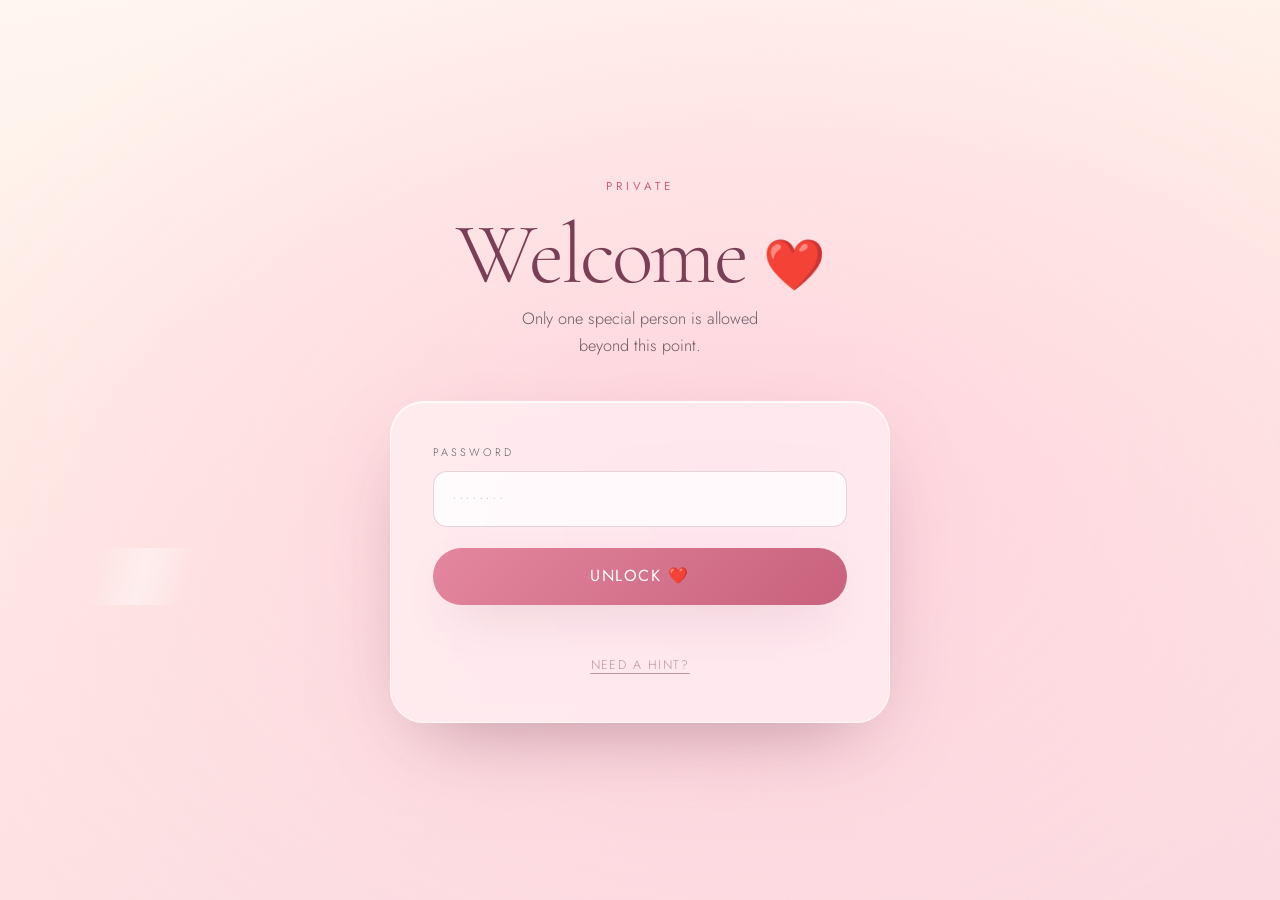
==== preview-single-file.html @ d95b6236 "Initial upload" ====
<!DOCTYPE html>
<html lang="en">
<head>
<meta charset="UTF-8" />
<meta name="viewport" content="width=device-width, initial-scale=1, viewport-fit=cover" />

<!-- ============================================================
     CHANGE THIS: the browser tab title she'll see.
     ============================================================ -->
<title>For You ❤️</title>
<meta name="description" content="A little something made for one person only." />
<link rel="icon" href="[data-uri]" type="image/svg+xml" />

<!-- ============================================================
     FONTS
     These three faces are what make the site feel premium.
     They load from Google Fonts. If you want a 100% offline site
     with zero external requests, just DELETE the three <link> tags
     below — the CSS already falls back to elegant system fonts.
     ============================================================ -->
<link rel="preconnect" href="https://fonts.googleapis.com" />
<link rel="preconnect" href="https://fonts.gstatic.com" crossorigin />
<link href="https://fonts.googleapis.com/css2?family=Caveat:wght@500;600&family=Cormorant+Garamond:ital,wght@0,300;0,400;0,500;0,600;1,300;1,400&family=Jost:wght@200;300;400;500&display=swap" rel="stylesheet" />

<style>
/* ==========================================================================
   FOR YOU ❤️  — stylesheet
   --------------------------------------------------------------------------
   The page is built as a journey that runs from dawn → dusk → night →
   sunrise → golden hour. Each section's gradient starts on the exact colour
   the previous one ended on, so the seams are invisible while you scroll.

   Contents
     01  Tokens
     02  Reset & base
     03  Type primitives
     04  Buttons, cards, fields
     05  Atmosphere (canvas, ambient, veil, celebration wash)
     06  Act I   — Gate
     07  Act II  — Hello
     08  Act III — Dusk & counter
     09  Act IV  — Memory sky
     10  Act V   — Story timeline
     11  Cats & envelopes
     12  Act VI  — Quiz
     13  Act VII — Proposal & rings
     14  Act VIII— After / future
     15  Overlays (modal, HUD, toast, loader, music)
     16  Reveal-on-scroll utility
     17  Responsive
     18  Reduced motion
   ========================================================================== */


/* ==========================================================================
   01  TOKENS
   ========================================================================== */
:root {
  /* Palette --------------------------------------------------------------- */
  --cream:      #FFF6EF;   /* warm paper                                     */
  --cream-deep: #FDEFE0;
  --blush:      #FBDCE2;   /* soft pink                                      */
  --blush-deep: #F6D2DF;
  --rose:       #E4879E;   /* accent pink                                    */
  --rose-deep:  #C8617C;
  --wine:       #7A3F55;   /* headings on light                              */
  --ink:        #3A2A33;   /* body text on light                             */
  --ink-soft:   #6E5A63;
  --gold:       #C9973F;
  --gold-lt:    #F1D9A0;
  --gold-deep:  #A2742A;
  --night:      #140E20;   /* deepest sky                                    */
  --night-mid:  #2E1F3A;
  --dusk:       #8C6084;
  --star:       #FFF3D6;
  --paper:      #FFFCF8;

  /* Type ------------------------------------------------------------------ */
  --font-display: "Cormorant Garamond", "Iowan Old Style", "Palatino Linotype",
                  Palatino, "Book Antiqua", Georgia, serif;
  --font-body:    "Jost", "Avenir Next", "Segoe UI", -apple-system,
                  BlinkMacSystemFont, "Helvetica Neue", Arial, sans-serif;
  --font-hand:    "Caveat", "Segoe Script", "Bradley Hand", "Brush Script MT", cursive;

  /* Rhythm ---------------------------------------------------------------- */
  --r-sm: 14px;
  --r-md: 22px;
  --r-lg: 34px;
  --r-pill: 999px;

  --shadow-soft: 0 18px 50px -22px rgba(122, 63, 85, .40);
  --shadow-lift: 0 30px 70px -28px rgba(122, 63, 85, .52);
  --shadow-glow: 0 0 60px -10px rgba(228, 135, 158, .55);

  --ease-out: cubic-bezier(.16, 1, .3, 1);
  --ease-soft: cubic-bezier(.4, 0, .2, 1);
  --ease-back: cubic-bezier(.34, 1.56, .64, 1);
}


/* ==========================================================================
   02  RESET & BASE
   ========================================================================== */
*, *::before, *::after { box-sizing: border-box; }

[hidden] { display: none !important; }

html {
  scroll-behavior: smooth;
  -webkit-text-size-adjust: 100%;
}

body {
  margin: 0;
  font-family: var(--font-body);
  font-weight: 300;
  color: var(--ink);
  background: var(--cream);
  line-height: 1.65;
  overflow-x: hidden;
  -webkit-font-smoothing: antialiased;
  -moz-osx-font-smoothing: grayscale;
}

/* No scrolling until she's through the door */
body.is-locked { overflow: hidden; height: 100%; }

img { max-width: 100%; display: block; }
button { font: inherit; color: inherit; }

::selection { background: var(--rose); color: #fff; }

:focus-visible {
  outline: 2px solid var(--rose-deep);
  outline-offset: 3px;
  border-radius: 6px;
}
.sky :focus-visible,
.dusk :focus-visible { outline-color: var(--gold-lt); }

.visually-hidden {
  position: absolute; width: 1px; height: 1px;
  margin: -1px; padding: 0; overflow: hidden;
  clip: rect(0 0 0 0); white-space: nowrap; border: 0;
}

/* Layout helpers */
.wrap {
  width: min(1120px, 90vw);
  margin-inline: auto;
}
.wrap--narrow { width: min(760px, 90vw); }


/* ==========================================================================
   03  TYPE PRIMITIVES
   ========================================================================== */
.eyebrow {
  font-family: var(--font-body);
  font-size: clamp(.62rem, .5rem + .3vw, .72rem);
  font-weight: 400;
  letter-spacing: .34em;
  text-transform: uppercase;
  color: var(--rose-deep);
  margin: 0 0 1rem;
}
.eyebrow--light { color: var(--gold-lt); opacity: .85; }

.h2 {
  font-family: var(--font-display);
  font-weight: 300;
  font-size: clamp(2rem, 1.2rem + 3.2vw, 3.6rem);
  line-height: 1.08;
  letter-spacing: -.015em;
  color: var(--wine);
  margin: 0 0 1.1rem;
}
.h2--light { color: var(--star); }

.h3 {
  font-family: var(--font-display);
  font-weight: 400;
  font-size: clamp(1.5rem, 1.1rem + 1.4vw, 2.2rem);
  line-height: 1.2;
  color: var(--wine);
  margin: 0 0 1.6rem;
}

.lede {
  font-size: clamp(1rem, .95rem + .25vw, 1.12rem);
  color: var(--ink-soft);
  margin: 0 0 2.5rem;
  max-width: 46ch;
}
.lede--light { color: rgba(255, 243, 214, .74); }

/* The ❤️ that quietly beats. Sized down inside headings so the emoji
   never shouts over the serif. */
h1 .heartbeat, h2 .heartbeat { font-size: .58em; }
.heartbeat {
  display: inline-block;
  animation: beat 1.9s var(--ease-soft) infinite;
  transform-origin: center 60%;
}
@keyframes beat {
  0%, 62%, 100% { transform: scale(1); }
  16%           { transform: scale(1.16); }
  32%           { transform: scale(1.02); }
  46%           { transform: scale(1.11); }
}


/* ==========================================================================
   04  BUTTONS, CARDS, FIELDS
   ========================================================================== */
.btn {
  --btn-bg: var(--rose);
  position: relative;
  display: inline-flex;
  align-items: center;
  justify-content: center;
  gap: .5em;
  padding: .95em 2.3em;
  border: 0;
  border-radius: var(--r-pill);
  font-family: var(--font-body);
  font-size: clamp(.9rem, .85rem + .2vw, 1rem);
  font-weight: 400;
  letter-spacing: .1em;
  text-transform: uppercase;
  cursor: pointer;
  isolation: isolate;
  transition: transform .45s var(--ease-back), box-shadow .45s var(--ease-out),
              background-color .35s var(--ease-soft), color .35s var(--ease-soft),
              opacity .35s var(--ease-soft);
}
.btn:hover  { transform: translateY(-3px); }
.btn:active { transform: translateY(-1px) scale(.985); }

.btn--primary {
  background: linear-gradient(135deg, var(--rose) 0%, var(--rose-deep) 100%);
  color: #fff;
  box-shadow: var(--shadow-soft);
  width: 100%;
}
.btn--primary:hover { box-shadow: var(--shadow-lift); }

/* Slow shine sweep across the primary button */
.btn--primary::after {
  content: "";
  position: absolute; inset: 0;
  border-radius: inherit;
  background: linear-gradient(105deg, transparent 38%,
              rgba(255, 255, 255, .42) 50%, transparent 62%);
  transform: translateX(-120%);
  animation: shine 4.5s var(--ease-soft) infinite;
  z-index: -1;
}
@keyframes shine { 0%, 62% { transform: translateX(-120%); } 100% { transform: translateX(120%); } }

.btn--ghost {
  background: rgba(255, 255, 255, .5);
  color: var(--wine);
  border: 1px solid rgba(122, 63, 85, .22);
  backdrop-filter: blur(14px);
  -webkit-backdrop-filter: blur(14px);
  box-shadow: 0 10px 34px -18px rgba(122, 63, 85, .5);
}
.btn--ghost:hover { background: rgba(255, 255, 255, .78); }

.btn__arrow {
  width: 1em; height: 1em;
  fill: none; stroke: currentColor; stroke-width: 1.7;
  stroke-linecap: round; stroke-linejoin: round;
  animation: nudge 2.2s var(--ease-soft) infinite;
}
@keyframes nudge { 0%, 100% { transform: translateY(0); } 50% { transform: translateY(3px); } }

/* Cards ------------------------------------------------------------------- */
.card {
  border-radius: var(--r-lg);
  padding: clamp(1.6rem, 1rem + 2vw, 2.6rem);
  background: var(--paper);
  box-shadow: var(--shadow-soft);
}
.card--glass {
  background: rgba(255, 255, 255, .46);
  border: 1px solid rgba(255, 255, 255, .68);
  backdrop-filter: blur(26px) saturate(1.4);
  -webkit-backdrop-filter: blur(26px) saturate(1.4);
  box-shadow: 0 30px 80px -34px rgba(122, 63, 85, .55),
              inset 0 1px 0 rgba(255, 255, 255, .8);
}

/* Fields ------------------------------------------------------------------ */
.field { display: block; text-align: left; margin-bottom: 1.3rem; }
.field__label {
  display: block;
  font-size: .68rem;
  letter-spacing: .28em;
  text-transform: uppercase;
  color: var(--ink-soft);
  margin-bottom: .55rem;
}
.field__input {
  width: 100%;
  padding: .9em 1.1em;
  font-family: var(--font-body);
  font-size: 1.05rem;
  font-weight: 300;
  letter-spacing: .18em;
  color: var(--wine);
  background: rgba(255, 255, 255, .74);
  border: 1px solid rgba(122, 63, 85, .2);
  border-radius: var(--r-sm);
  transition: border-color .3s, box-shadow .3s, background-color .3s;
}
.field__input::placeholder { color: rgba(122, 63, 85, .34); letter-spacing: .1em; }
.field__input:focus {
  outline: none;
  background: #fff;
  border-color: var(--rose);
  box-shadow: 0 0 0 4px rgba(228, 135, 158, .2);
}


/* ==========================================================================
   05  ATMOSPHERE
   ========================================================================== */

/* Particle canvas: confetti, petals, hearts, fireworks. Never clickable. */
#fx {
  position: fixed; inset: 0;
  width: 100%; height: 100%;
  z-index: 60;
  pointer-events: none;
}

/* Ambient DOM floaters (hearts, sparkles, music notes) */
.ambient {
  position: fixed; inset: 0;
  z-index: 2;
  pointer-events: none;
  overflow: hidden;
}
.floaty {
  position: absolute;
  bottom: -8vh;
  font-size: var(--size, 18px);
  opacity: 0;
  will-change: transform, opacity;
  animation: rise var(--dur, 16s) linear var(--delay, 0s) infinite;
}
.floaty--dot {
  width: var(--size, 5px); height: var(--size, 5px);
  border-radius: 50%;
  background: radial-gradient(circle, #fff 0%, rgba(255, 232, 200, .85) 45%, transparent 70%);
}
@keyframes rise {
  0%   { transform: translate3d(0, 0, 0) rotate(0deg) scale(.7); opacity: 0; }
  12%  { opacity: var(--peak, .8); }
  50%  { transform: translate3d(var(--drift, 40px), -55vh, 0) rotate(160deg) scale(1); }
  88%  { opacity: var(--peak, .8); }
  100% { transform: translate3d(calc(var(--drift, 40px) * -.6), -118vh, 0) rotate(320deg) scale(.85); opacity: 0; }
}

/* White wash used for the transition out of the lock screen */
.veil {
  position: fixed; inset: 0;
  z-index: 90;
  background: var(--cream);
  opacity: 0;
  pointer-events: none;
  transition: opacity .9s var(--ease-soft);
}
.veil.is-on { opacity: 1; }

/* Magical wash that appears once she says yes */
body::before {
  content: "";
  position: fixed; inset: 0;
  z-index: 3;
  pointer-events: none;
  opacity: 0;
  mix-blend-mode: screen;
  background:
    radial-gradient(60% 50% at 18% 22%, rgba(255, 196, 214, .70), transparent 65%),
    radial-gradient(55% 45% at 82% 30%, rgba(255, 226, 168, .66), transparent 65%),
    radial-gradient(70% 55% at 50% 95%, rgba(255, 182, 205, .60), transparent 68%);
  background-size: 200% 200%;
  transition: opacity 2.4s var(--ease-soft);
}
body.celebrating::before {
  opacity: .85;
  animation: auraDrift 16s ease-in-out infinite alternate;
}
@keyframes auraDrift {
  0%   { background-position: 0% 50%, 100% 50%, 50% 100%; }
  100% { background-position: 40% 20%, 60% 80%, 20% 60%; }
}


/* ==========================================================================
   06  ACT I — GATE
   ========================================================================== */
.gate {
  position: relative;
  z-index: 4;
  min-height: 100svh;
  display: grid;
  place-items: center;
  padding: 8vh 5vw;
  text-align: center;
  overflow: hidden;
  background: linear-gradient(170deg, var(--cream) 0%, #FFEDE6 42%, var(--blush) 100%);
  transition: opacity .9s var(--ease-soft), transform .9s var(--ease-soft);
}
/* Slow-breathing colour field behind the card */
.gate__glow {
  position: absolute; inset: -30%;
  z-index: 0;
  background:
    radial-gradient(38% 38% at 30% 30%, rgba(255, 210, 222, .95), transparent 62%),
    radial-gradient(34% 34% at 72% 40%, rgba(255, 232, 196, .85), transparent 62%),
    radial-gradient(40% 40% at 50% 80%, rgba(246, 202, 224, .9), transparent 64%);
  filter: blur(18px);
  animation: auraDrift 22s ease-in-out infinite alternate;
  background-size: 180% 180%;
}
.gate.is-leaving { opacity: 0; transform: scale(1.06); }

.gate__inner { position: relative; z-index: 1; width: min(500px, 100%); }

.gate__title {
  font-family: var(--font-display);
  font-weight: 300;
  font-size: clamp(3rem, 2rem + 6vw, 5.4rem);
  line-height: 1;
  letter-spacing: -.03em;
  color: var(--wine);
  margin: 0 0 .5rem;
}
.gate__sub {
  font-size: clamp(.92rem, .88rem + .2vw, 1.02rem);
  color: var(--ink-soft);
  margin: 0 auto 2.6rem;
  max-width: 30ch;
}

.gate__card { text-align: center; }
.gate__card.is-wrong { animation: shake .55s var(--ease-soft); }
@keyframes shake {
  0%, 100%       { transform: translateX(0); }
  15%, 45%, 75%  { transform: translateX(-11px); }
  30%, 60%, 90%  { transform: translateX(11px); }
}

.gate__msg {
  min-height: 1.5em;
  margin: 1rem 0 0;
  font-size: .9rem;
  color: var(--rose-deep);
  opacity: 0;
  transform: translateY(-4px);
  transition: opacity .3s, transform .3s;
}
.gate__msg.is-on { opacity: 1; transform: none; }

.gate__hint {
  margin-top: .5rem;
  padding: .4em .2em;
  background: none;
  border: 0;
  font-size: .78rem;
  letter-spacing: .12em;
  text-transform: uppercase;
  color: rgba(122, 63, 85, .5);
  text-decoration: underline;
  text-underline-offset: 4px;
  cursor: pointer;
  transition: color .3s;
}
.gate__hint:hover { color: var(--rose-deep); }


/* ==========================================================================
   07  ACT II — HELLO
   ========================================================================== */
.journey { position: relative; z-index: 4; }

.hello {
  position: relative;
  min-height: 100svh;
  display: grid;
  place-items: center;
  text-align: center;
  padding: 12vh 5vw;
  background: linear-gradient(180deg, var(--blush) 0%, #F9D8E0 55%, var(--blush-deep) 100%);
}
.hello__inner { width: min(700px, 100%); }

/* Each line fades up in sequence once the journey opens */
.hello__line {
  opacity: 0;
  transform: translateY(26px);
  transition: opacity 1.1s var(--ease-out), transform 1.1s var(--ease-out);
  transition-delay: calc(var(--seq, 1) * .55s);
}
.hello.is-live .hello__line { opacity: 1; transform: none; }
.hello__line[data-seq="1"] { --seq: 1; }
.hello__line[data-seq="2"] { --seq: 2; }
.hello__line[data-seq="3"] { --seq: 3; }

h2.hello__line {
  font-family: var(--font-display);
  font-weight: 300;
  font-size: clamp(2.6rem, 1.6rem + 5vw, 4.6rem);
  line-height: 1.05;
  letter-spacing: -.025em;
  color: var(--wine);
  margin: 0 0 1rem;
}
.hello__line--sub {
  font-size: clamp(1rem, .95rem + .4vw, 1.24rem);
  font-style: italic;
  font-family: var(--font-display);
  color: var(--ink-soft);
  margin: 0 0 2.6rem;
}

.scroll-cue {
  position: absolute;
  bottom: 4vh; left: 50%;
  transform: translateX(-50%);
  width: 22px; height: 36px;
  border: 1px solid rgba(122, 63, 85, .3);
  border-radius: var(--r-pill);
  opacity: 0;
  transition: opacity 1s 2.6s;
}
.hello.is-live .scroll-cue { opacity: 1; }
.scroll-cue span {
  position: absolute; top: 7px; left: 50%;
  width: 3px; height: 7px;
  margin-left: -1.5px;
  border-radius: var(--r-pill);
  background: var(--rose);
  animation: cue 1.9s var(--ease-soft) infinite;
}
@keyframes cue {
  0%   { transform: translateY(0);    opacity: 0; }
  30%  { opacity: 1; }
  100% { transform: translateY(15px); opacity: 0; }
}


/* ==========================================================================
   08  ACT III — DUSK & COUNTER
   ========================================================================== */
.dusk {
  position: relative;
  padding: clamp(6rem, 12vh, 10rem) 0 clamp(7rem, 14vh, 12rem);
  text-align: center;
  background: linear-gradient(180deg,
      var(--blush-deep) 0%, #E9B3C4 22%, var(--dusk) 58%, var(--night-mid) 100%);
}
/* Headline colours shift as the sky darkens */
.dusk .eyebrow { color: #FFE0D0; }
.dusk .h2      { color: #FFF1E4; }

.counter {
  display: flex;
  justify-content: center;
  flex-wrap: wrap;
  gap: clamp(.6rem, 2vw, 1.4rem);
  margin: 2.6rem 0 1.8rem;
}
.counter__unit {
  min-width: clamp(76px, 17vw, 128px);
  padding: 1.1rem .6rem 1rem;
  border-radius: var(--r-md);
  background: rgba(255, 255, 255, .13);
  border: 1px solid rgba(255, 255, 255, .24);
  backdrop-filter: blur(16px);
  -webkit-backdrop-filter: blur(16px);
}
.counter__num {
  display: block;
  font-family: var(--font-display);
  font-weight: 300;
  font-size: clamp(1.9rem, 1.1rem + 3vw, 3.2rem);
  line-height: 1;
  color: var(--gold-lt);
  font-variant-numeric: tabular-nums;
  font-feature-settings: "tnum";
}
.counter__label {
  display: block;
  margin-top: .5rem;
  font-size: .6rem;
  letter-spacing: .3em;
  text-transform: uppercase;
  color: rgba(255, 243, 214, .6);
}
.counter__foot {
  font-family: var(--font-display);
  font-style: italic;
  font-size: clamp(1rem, .9rem + .5vw, 1.3rem);
  color: rgba(255, 243, 214, .72);
  margin: 0;
}


/* ==========================================================================
   09  ACT IV — MEMORY SKY   (the centrepiece)
   ========================================================================== */
.sky {
  position: relative;
  padding: clamp(5rem, 10vh, 8rem) 0 clamp(6rem, 12vh, 10rem);
  text-align: center;
  background: linear-gradient(180deg,
      var(--night-mid) 0%, var(--night) 34%, var(--night) 66%, var(--night-mid) 100%);
  overflow: hidden;
}
/* Faint dust of static stars behind everything */
.sky::before {
  content: "";
  position: absolute; inset: 0;
  background-image:
    radial-gradient(1.4px 1.4px at 12% 18%, rgba(255,255,255,.9), transparent),
    radial-gradient(1.2px 1.2px at 27% 62%, rgba(255,255,255,.65), transparent),
    radial-gradient(1.6px 1.6px at 44% 28%, rgba(255,255,255,.8), transparent),
    radial-gradient(1.1px 1.1px at 61% 74%, rgba(255,255,255,.6), transparent),
    radial-gradient(1.5px 1.5px at 78% 22%, rgba(255,255,255,.85), transparent),
    radial-gradient(1.2px 1.2px at 88% 58%, rgba(255,255,255,.7), transparent),
    radial-gradient(1.3px 1.3px at 34% 88%, rgba(255,255,255,.6), transparent),
    radial-gradient(1.1px 1.1px at 68% 44%, rgba(255,255,255,.55), transparent);
  animation: twinkleField 7s ease-in-out infinite alternate;
  pointer-events: none;
}
@keyframes twinkleField { from { opacity: .45; } to { opacity: .95; } }

.sky__field {
  position: relative;
  width: min(980px, 92vw);
  margin: 2.5rem auto 2.2rem;
  aspect-ratio: 16 / 10;
}
.constellation {
  position: absolute; inset: 0;
  width: 100%; height: 100%;
  overflow: visible;
  pointer-events: none;
}
.constellation line {
  stroke: var(--gold-lt);
  stroke-width: .18;
  stroke-linecap: round;
  opacity: .5;
  filter: drop-shadow(0 0 2px rgba(241, 217, 160, .8));
  stroke-dasharray: var(--len);
  stroke-dashoffset: var(--len);
  animation: drawLine 1.1s var(--ease-out) forwards;
}
@keyframes drawLine { to { stroke-dashoffset: 0; } }

/* A star ------------------------------------------------------------------ */
.star {
  position: absolute;
  left: var(--x); top: var(--y);
  width: 44px; height: 44px;
  margin: -22px 0 0 -22px;
  padding: 0;
  background: none;
  border: 0;
  border-radius: 50%;
  cursor: pointer;
  transition: transform .5s var(--ease-back);
}
.star:hover { transform: scale(1.28); }

/* the visible dot */
.star::before {
  content: "";
  position: absolute; inset: 0;
  margin: auto;
  width: 9px; height: 9px;
  border-radius: 50%;
  background: var(--star);
  box-shadow: 0 0 12px 3px rgba(255, 243, 214, .75);
  transition: width .5s var(--ease-back), height .5s var(--ease-back),
              box-shadow .5s var(--ease-out), background-color .5s;
}
/* the halo that pulses to say "tap me" */
.star::after {
  content: "";
  position: absolute; inset: 0;
  margin: auto;
  width: 9px; height: 9px;
  border-radius: 50%;
  border: 1px solid rgba(255, 243, 214, .55);
  animation: halo 3.4s var(--ease-out) infinite;
  animation-delay: var(--pulse, 0s);
}
@keyframes halo {
  0%   { transform: scale(1);   opacity: .85; }
  70%  { transform: scale(4.2); opacity: 0; }
  100% { transform: scale(4.2); opacity: 0; }
}

.star--found::before {
  width: 15px; height: 15px;
  background: var(--gold-lt);
  box-shadow: 0 0 24px 8px rgba(241, 217, 160, .85);
}
.star--found::after { animation: none; opacity: 0; }

.star__label {
  position: absolute;
  left: 50%; top: 130%;
  transform: translate(-50%, 6px);
  white-space: nowrap;
  font-family: var(--font-display);
  font-style: italic;
  font-size: .9rem;
  color: rgba(255, 243, 214, .82);
  opacity: 0;
  pointer-events: none;
  transition: opacity .4s, transform .4s var(--ease-out);
}
.star:hover .star__label,
.star:focus-visible .star__label { opacity: 1; transform: translate(-50%, 0); }
.star--found .star__label { opacity: .55; transform: translate(-50%, 0); }

.sky__progress {
  font-size: .72rem;
  letter-spacing: .3em;
  text-transform: uppercase;
  color: rgba(255, 243, 214, .55);
  margin: 0;
}
.sky__complete {
  width: min(560px, 88vw);
  margin: 1.6rem auto 0;
  font-family: var(--font-display);
  font-style: italic;
  font-size: clamp(1.15rem, 1rem + .8vw, 1.75rem);
  line-height: 1.4;
  color: var(--gold-lt);
  opacity: 0;
  transform: translateY(14px);
  transition: opacity 1.2s var(--ease-out), transform 1.2s var(--ease-out);
}
.sky__complete.is-on { opacity: 1; transform: none; }


/* ==========================================================================
   10  ACT V — STORY TIMELINE
   ========================================================================== */
.story {
  position: relative;
  padding: clamp(5rem, 10vh, 8rem) 0 clamp(6rem, 12vh, 9rem);
  text-align: center;
  /* sunrise: night at the very top, then warm paper for the rest */
  background: linear-gradient(180deg,
      var(--night-mid) 0%, #6E4A6B 5%, #C98596 10%, #F3C3B4 15%,
      #FDE4D6 20%, var(--cream) 28%, var(--cream) 100%);
}

.timeline {
  position: relative;
  width: min(1000px, 90vw);
  margin: 3.5rem auto 0;
  text-align: left;
}
/* the thread running down the middle */
.timeline::before {
  content: "";
  position: absolute;
  left: 50%; top: 0; bottom: 0;
  width: 1px;
  margin-left: -.5px;
  background: linear-gradient(180deg, transparent, rgba(228, 135, 158, .45) 12%,
              rgba(228, 135, 158, .45) 88%, transparent);
}

.tl-item {
  position: relative;
  width: calc(50% - 3.2rem);
  margin-bottom: clamp(2.5rem, 6vh, 4.5rem);
}
/* Sides are set by JS (tl-item--left / --right) rather than :nth-child,
   because cat memes are interleaved between the cards. */
.tl-item--left  { margin-right: auto; }
.tl-item--right { margin-left: auto; }

/* the dot on the thread */
.tl-item::before {
  content: "";
  position: absolute;
  top: 2.4rem;
  width: 11px; height: 11px;
  border-radius: 50%;
  background: var(--rose);
  box-shadow: 0 0 0 5px var(--cream), 0 0 0 6px rgba(228, 135, 158, .35);
}
.tl-item--left::before  { right: -3.7rem; }
.tl-item--right::before { left:  -3.7rem; }

.tl-card {
  border-radius: var(--r-lg);
  overflow: hidden;
  background: var(--paper);
  box-shadow: var(--shadow-soft);
  transition: transform .6s var(--ease-out), box-shadow .6s var(--ease-out);
}
.tl-card:hover { transform: translateY(-6px); box-shadow: var(--shadow-lift); }

.tl-card__photo {
  position: relative;
  aspect-ratio: 4 / 5;
  overflow: hidden;
  background: var(--blush);
}
.tl-card__photo img {
  width: 100%; height: 100%;
  object-fit: cover;
  transition: transform 1.2s var(--ease-out);
}
.tl-card:hover .tl-card__photo img { transform: scale(1.05); }

.tl-card__body { padding: 1.4rem 1.5rem 1.7rem; }
.tl-card__date {
  font-size: .62rem;
  letter-spacing: .28em;
  text-transform: uppercase;
  color: var(--rose-deep);
  margin: 0 0 .5rem;
}
.tl-card__title {
  font-family: var(--font-display);
  font-weight: 400;
  font-size: 1.45rem;
  line-height: 1.2;
  color: var(--wine);
  margin: 0 0 .5rem;
}
.tl-card__text {
  font-size: .94rem;
  color: var(--ink-soft);
  margin: 0;
}

/* Butterflies and sparkles drifting through the story */
.butterfly {
  position: absolute;
  font-size: var(--size, 22px);
  opacity: .55;
  pointer-events: none;
  animation: flit var(--dur, 22s) ease-in-out var(--delay, 0s) infinite;
}
@keyframes flit {
  0%   { transform: translate(0, 0) rotate(-6deg); }
  25%  { transform: translate(9vw, -5vh) rotate(10deg); }
  50%  { transform: translate(2vw, -11vh) rotate(-8deg); }
  75%  { transform: translate(-7vw, -6vh) rotate(9deg); }
  100% { transform: translate(0, 0) rotate(-6deg); }
}


/* ==========================================================================
   11  CATS & ENVELOPES
   ========================================================================== */
.cat-meme {
  position: relative;
  width: min(230px, 62vw);
  margin: 0;
  padding: 0;
  text-align: center;
  z-index: 5;
}
/* Cats interrupt the timeline rather than sitting beside it — a cat
   breaking the thread is funnier than a cat politely in the margin. */
.cat-meme--inline {
  margin: 0 auto clamp(2.5rem, 6vh, 4.5rem);
}
/* soft halo so the timeline thread doesn't run straight through the cat */
.cat-meme--inline::before {
  content: "";
  position: absolute;
  left: 50%; top: 42%;
  width: 150%; height: 130%;
  transform: translate(-50%, -50%);
  background: radial-gradient(closest-side, var(--cream) 55%, transparent 100%);
  z-index: -1;
}
.cat-meme--dark::before {
  background: radial-gradient(closest-side, rgba(20, 14, 32, .95) 55%, transparent 100%);
}
/* Cats sitting inside a section rather than the timeline need breathing room */
.sky .cat-meme--inline,
.quiz .cat-meme--inline,
.proposal .cat-meme--inline { margin-top: clamp(1.5rem, 4vh, 3rem); }
.cat-meme img {
  width: 100%;
  filter: drop-shadow(0 14px 26px rgba(122, 63, 85, .22));
  animation: bob 5.5s var(--ease-soft) infinite;
  animation-delay: var(--delay, 0s);
}
@keyframes bob {
  0%, 100% { transform: translateY(0) rotate(-1.5deg); }
  50%      { transform: translateY(-11px) rotate(1.5deg); }
}
.cat-meme figcaption {
  margin-top: .4rem;
  padding: .55em 1em;
  display: inline-block;
  font-family: var(--font-hand);
  font-size: clamp(1.05rem, 1rem + .4vw, 1.3rem);
  line-height: 1.25;
  color: var(--wine);
  background: rgba(255, 255, 255, .82);
  border: 1px solid rgba(122, 63, 85, .12);
  border-radius: var(--r-md);
  box-shadow: 0 10px 26px -16px rgba(122, 63, 85, .5);
  transform: rotate(-1.5deg);
}
.cat-meme--dark figcaption {
  color: var(--night);
  background: rgba(255, 245, 226, .9);
}

/* Hidden letters ---------------------------------------------------------- */
.envelope {
  position: absolute;
  left: var(--ex, 50%); top: var(--ey, 50%);
  width: 46px; height: 34px;
  padding: 0;
  background: linear-gradient(160deg, #FFF7EC, #F7DCC8);
  border: 1px solid rgba(201, 151, 63, .5);
  border-radius: 6px;
  cursor: pointer;
  z-index: 6;
  /* --ex / --ey mark the CENTRE of the envelope, so a value like 92%
     still sits comfortably inside the screen on a phone. */
  transform: translate(-50%, -50%);
  box-shadow: 0 8px 22px -10px rgba(122, 63, 85, .55);
  transition: transform .5s var(--ease-back), opacity .5s, box-shadow .5s;
  animation: envPulse 3.6s var(--ease-soft) infinite;
  animation-delay: var(--delay, 0s);
}
.envelope::before {            /* the flap */
  content: "";
  position: absolute; inset: 0;
  border-top: 17px solid rgba(201, 151, 63, .28);
  border-left: 23px solid transparent;
  border-right: 23px solid transparent;
  border-radius: 6px 6px 0 0;
}
.envelope::after {             /* wax seal */
  content: "";
  position: absolute;
  left: 50%; top: 50%;
  width: 13px; height: 13px;
  margin: -6.5px 0 0 -6.5px;
  border-radius: 50%;
  background: radial-gradient(circle at 35% 30%, #EE9AAF, var(--rose-deep));
  box-shadow: 0 1px 3px rgba(0, 0, 0, .25);
}
.envelope:hover,
.envelope:focus-visible { transform: translate(-50%, -50%) scale(1.16) rotate(-4deg); }
@keyframes envPulse {
  0%, 100% { box-shadow: 0 8px 22px -10px rgba(122, 63, 85, .55), 0 0 0 0 rgba(241, 217, 160, .55); }
  50%      { box-shadow: 0 8px 22px -10px rgba(122, 63, 85, .55), 0 0 0 12px rgba(241, 217, 160, 0); }
}
.envelope.is-open { opacity: .3; animation: none; }
.envelope.is-open::after { background: rgba(122, 63, 85, .3); }


/* ==========================================================================
   12  ACT VI — QUIZ
   ========================================================================== */
.quiz {
  position: relative;
  padding: clamp(5rem, 10vh, 8rem) 0 clamp(6rem, 12vh, 9rem);
  text-align: center;
  background: linear-gradient(180deg, var(--cream) 0%, #FFF1E2 60%, var(--cream-deep) 100%);
}

.quiz__list { display: grid; gap: 1.2rem; margin-bottom: 2rem; text-align: left; }

.q {
  padding: 1.5rem 1.6rem 1.3rem;
  border-radius: var(--r-md);
  background: rgba(255, 255, 255, .62);
  border: 1px solid rgba(122, 63, 85, .1);
  backdrop-filter: blur(14px);
  -webkit-backdrop-filter: blur(14px);
  box-shadow: 0 14px 40px -26px rgba(122, 63, 85, .5);
  transition: border-color .5s, background-color .5s;
}
.q.is-correct { border-color: rgba(201, 151, 63, .5); background: rgba(255, 250, 236, .8); }

.q__text {
  font-family: var(--font-display);
  font-size: 1.3rem;
  color: var(--wine);
  margin: 0 0 1rem;
}
.q__options { display: flex; flex-wrap: wrap; gap: .55rem; }
.q__opt {
  padding: .55em 1.2em;
  background: #fff;
  border: 1px solid rgba(122, 63, 85, .18);
  border-radius: var(--r-pill);
  font-size: .9rem;
  cursor: pointer;
  transition: transform .35s var(--ease-back), background-color .35s,
              border-color .35s, color .35s, opacity .35s;
}
.q__opt:hover:not(:disabled) { transform: translateY(-2px); border-color: var(--rose); }
.q__opt:disabled { cursor: default; }
.q__opt.is-right {
  background: linear-gradient(135deg, var(--gold-lt), #E9C87E);
  border-color: var(--gold);
  color: var(--gold-deep);
}
.q__opt.is-wrong { opacity: .35; text-decoration: line-through; }

.q__reply {
  margin: .9rem 0 0;
  font-family: var(--font-hand);
  font-size: 1.2rem;
  color: var(--rose-deep);
  opacity: 0;
  transform: translateY(-4px);
  transition: opacity .5s, transform .5s;
}
.q__reply.is-on { opacity: 1; transform: none; }

.quiz__score {
  font-size: .72rem;
  letter-spacing: .3em;
  text-transform: uppercase;
  color: var(--ink-soft);
  margin: 0;
}


/* ==========================================================================
   13  ACT VII — PROPOSAL & RINGS
   ========================================================================== */
.proposal {
  position: relative;
  min-height: 100svh;
  display: grid;
  place-items: center;
  padding: 12vh 5vw;
  text-align: center;
  background: linear-gradient(180deg, var(--cream-deep) 0%, #FBE3CB 45%, #F3CDAE 100%);
}
.proposal__card { width: min(620px, 100%); }

.proposal__pre {
  font-family: var(--font-display);
  font-weight: 300;
  font-style: italic;
  font-size: clamp(1.1rem, 1rem + .6vw, 1.5rem);
  color: var(--ink-soft);
  margin: 0 0 .6rem;
}
.proposal__q {
  font-family: var(--font-display);
  font-weight: 400;
  font-size: clamp(2.4rem, 1.4rem + 5vw, 4.2rem);
  line-height: 1.02;
  letter-spacing: -.025em;
  color: var(--wine);
  margin: 0 0 2.4rem;
}

.proposal__actions {
  position: relative;
  display: flex;
  justify-content: center;
  align-items: center;
  gap: 1rem;
  flex-wrap: wrap;
  min-height: 60px;
}
.btn--yes {
  background: linear-gradient(135deg, #EE93A9 0%, var(--rose-deep) 100%);
  color: #fff;
  box-shadow: var(--shadow-soft), var(--shadow-glow);
}
.btn--yes:hover { box-shadow: var(--shadow-lift), var(--shadow-glow); }

.btn--no {
  background: rgba(255, 255, 255, .72);
  color: var(--ink-soft);
  border: 1px solid rgba(122, 63, 85, .2);
  /* JS nudges this around via --nx / --ny / --nr / --ns */
  transform: translate(var(--nx, 0px), var(--ny, 0px))
             rotate(var(--nr, 0deg)) scale(var(--ns, 1));
  transition: transform .5s var(--ease-back), opacity .3s;
}
.btn--no:hover  { transform: translate(var(--nx, 0px), var(--ny, 0px))
                             rotate(var(--nr, 0deg)) scale(var(--ns, 1)); }
.btn--no.is-gone { opacity: 0; pointer-events: none; }

/* Once the button gives up and becomes a second YES */
.btn--no.is-converted {
  background: linear-gradient(135deg, #EE93A9 0%, var(--rose-deep) 100%);
  color: #fff;
  border-color: transparent;
  box-shadow: var(--shadow-soft), var(--shadow-glow);
  --nx: 0px; --ny: 0px; --nr: 0deg; --ns: 1;
  animation: popIn .7s var(--ease-back);
}
@keyframes popIn { from { transform: scale(.4); opacity: 0; } to { transform: scale(1); opacity: 1; } }

.proposal__note {
  min-height: 1.6em;
  margin: 1.4rem 0 0;
  font-family: var(--font-hand);
  font-size: 1.3rem;
  color: var(--rose-deep);
  opacity: 0;
  transform: translateY(-5px);
  transition: opacity .35s, transform .35s;
}
.proposal__note.is-on { opacity: 1; transform: none; }

/* The two rings that slide in and interlock ------------------------------- */
.rings {
  position: fixed; inset: 0;
  z-index: 80;
  display: grid;
  place-items: center;
  pointer-events: none;
  opacity: 0;
  transition: opacity .8s var(--ease-soft);
}
.rings.is-on { opacity: 1; }
.rings__svg { width: min(520px, 78vw); filter: drop-shadow(0 0 34px rgba(241, 217, 160, .85)); }
.rings__l, .rings__r { opacity: 0; }
.rings.is-on .rings__l { animation: ringInL 1.5s var(--ease-out) forwards; }
.rings.is-on .rings__r { animation: ringInR 1.5s var(--ease-out) forwards; }
@keyframes ringInL {
  0%   { transform: translateX(-70vw) rotate(-40deg); opacity: 0; }
  60%  { opacity: 1; }
  100% { transform: translateX(0) rotate(0deg); opacity: 1; }
}
@keyframes ringInR {
  0%   { transform: translateX(70vw) rotate(40deg); opacity: 0; }
  60%  { opacity: 1; }
  100% { transform: translateX(0) rotate(0deg); opacity: 1; }
}
.rings.is-fading { opacity: 0; transition: opacity 1.1s var(--ease-soft); }


/* ==========================================================================
   14  ACT VIII — AFTER / FUTURE
   ========================================================================== */
.after {
  position: relative;
  padding: clamp(6rem, 14vh, 11rem) 0 clamp(4rem, 8vh, 6rem);
  text-align: center;
  background: linear-gradient(180deg, #F3CDAE 0%, #F6D8C2 30%, #FBE7D6 62%, var(--cream) 100%);
}
.after__big {
  width: min(880px, 90vw);
  margin: 0 auto 1.4rem;
  font-family: var(--font-display);
  font-weight: 300;
  font-size: clamp(2.2rem, 1.2rem + 5.4vw, 5rem);
  line-height: 1.04;
  letter-spacing: -.03em;
  color: var(--wine);
  opacity: 0;
  transform: translateY(30px) scale(.97);
  filter: blur(8px);
  transition: opacity 1.6s var(--ease-out), transform 1.6s var(--ease-out), filter 1.6s var(--ease-out);
}
.after__small {
  margin: 0 auto clamp(6rem, 14vh, 10rem);
  font-family: var(--font-display);
  font-style: italic;
  font-size: clamp(1.2rem, 1rem + 1vw, 1.9rem);
  color: var(--gold-deep);
  opacity: 0;
  transform: translateY(18px);
  transition: opacity 1.4s var(--ease-out), transform 1.4s var(--ease-out);
}
.after__big.is-on, .after__small.is-on { opacity: 1; transform: none; filter: none; }

/* The vision board is its own beat — it waits until the last line has landed */
.after__future {
  opacity: 0;
  transform: translateY(26px);
  transition: opacity 1.3s var(--ease-out), transform 1.3s var(--ease-out);
}
.after__future.is-on { opacity: 1; transform: none; }

.future {
  display: grid;
  grid-template-columns: repeat(auto-fit, minmax(190px, 1fr));
  gap: 1rem;
  text-align: left;
}
.future__card {
  padding: 1.5rem 1.4rem;
  border-radius: var(--r-md);
  background: rgba(255, 255, 255, .66);
  border: 1px solid rgba(255, 255, 255, .8);
  backdrop-filter: blur(14px);
  -webkit-backdrop-filter: blur(14px);
  box-shadow: 0 16px 44px -30px rgba(122, 63, 85, .6);
  transition: transform .6s var(--ease-out), box-shadow .6s var(--ease-out);
}
.future__card:hover { transform: translateY(-6px); box-shadow: var(--shadow-lift); }
.future__icon  { font-size: 1.7rem; line-height: 1; display: block; margin-bottom: .7rem; }
.future__title {
  font-family: var(--font-display);
  font-size: 1.25rem;
  color: var(--wine);
  margin: 0 0 .3rem;
}
.future__text  { font-size: .88rem; color: var(--ink-soft); margin: 0; }

.signoff {
  margin: clamp(4rem, 9vh, 7rem) 0 0;
  font-family: var(--font-hand);
  font-size: 1.4rem;
  color: var(--rose-deep);
  opacity: .8;
}


/* ==========================================================================
   15  OVERLAYS
   ========================================================================== */

/* Modal (memories + letters) ---------------------------------------------- */
.modal {
  position: fixed; inset: 0;
  z-index: 100;
  display: grid;
  place-items: center;
  padding: 5vh 5vw;
}
.modal__backdrop {
  position: absolute; inset: 0;
  background: rgba(30, 18, 30, .55);
  backdrop-filter: blur(8px);
  -webkit-backdrop-filter: blur(8px);
  opacity: 0;
  transition: opacity .5s var(--ease-soft);
}
.modal__panel {
  position: relative;
  width: min(540px, 100%);
  max-height: 86svh;
  overflow-y: auto;
  text-align: left;
  background: var(--paper);
  opacity: 0;
  transform: translateY(26px) scale(.96);
  transition: opacity .55s var(--ease-out), transform .55s var(--ease-out);
}
.modal.is-on .modal__backdrop { opacity: 1; }
.modal.is-on .modal__panel    { opacity: 1; transform: none; }

.modal__close {
  position: absolute;
  top: .9rem; right: 1.1rem;
  width: 34px; height: 34px;
  display: grid;
  place-items: center;
  background: none;
  border: 0;
  border-radius: 50%;
  font-size: 1.6rem;
  line-height: 1;
  color: var(--ink-soft);
  cursor: pointer;
  transition: background-color .3s, color .3s, transform .3s;
}
.modal__close:hover { background: rgba(122, 63, 85, .08); color: var(--wine); transform: rotate(90deg); }

.modal__eyebrow {
  font-size: .62rem;
  letter-spacing: .3em;
  text-transform: uppercase;
  color: var(--rose-deep);
  margin: 0 0 .6rem;
}
.modal__title {
  font-family: var(--font-display);
  font-weight: 400;
  font-size: clamp(1.5rem, 1.2rem + 1.2vw, 2.1rem);
  line-height: 1.15;
  color: var(--wine);
  margin: 0 0 .9rem;
  padding-right: 2rem;
}
.modal__body { font-size: 1rem; color: var(--ink-soft); }
.modal__body p { margin: 0 0 .9rem; }
.modal__body p:last-child { margin-bottom: 0; }
/* Letters are set in handwriting; memories stay in the body face */
.modal__body.is-letter {
  font-family: var(--font-hand);
  font-size: 1.45rem;
  line-height: 1.5;
  color: var(--wine);
}

/* Letters-found HUD ------------------------------------------------------- */
.hud {
  position: fixed;
  left: 1.2rem; bottom: 1.2rem;
  z-index: 50;
  display: flex;
  align-items: center;
  gap: .55rem;
  padding: .55em 1.1em;
  border-radius: var(--r-pill);
  background: rgba(255, 255, 255, .62);
  border: 1px solid rgba(255, 255, 255, .8);
  backdrop-filter: blur(18px);
  -webkit-backdrop-filter: blur(18px);
  box-shadow: 0 12px 32px -18px rgba(122, 63, 85, .6);
  font-size: .74rem;
  letter-spacing: .14em;
  text-transform: uppercase;
  color: var(--wine);
}
.hud__icon { width: 16px; height: 16px; }
.hud.is-bump { animation: bump .6s var(--ease-back); }
@keyframes bump { 0%, 100% { transform: scale(1); } 40% { transform: scale(1.14); } }

/* Music toggle ------------------------------------------------------------ */
.music-toggle {
  position: fixed;
  right: 1.2rem; bottom: 1.2rem;
  z-index: 50;
  width: 46px; height: 46px;
  display: grid;
  place-items: center;
  background: rgba(255, 255, 255, .62);
  border: 1px solid rgba(255, 255, 255, .8);
  border-radius: 50%;
  backdrop-filter: blur(18px);
  -webkit-backdrop-filter: blur(18px);
  box-shadow: 0 12px 32px -18px rgba(122, 63, 85, .6);
  cursor: pointer;
}
.music-toggle__bars { display: flex; align-items: flex-end; gap: 3px; height: 16px; }
.music-toggle__bars i {
  width: 3px;
  background: var(--rose-deep);
  border-radius: 2px;
  animation: eq .9s var(--ease-soft) infinite alternate;
}
.music-toggle__bars i:nth-child(1) { height: 60%; animation-delay: 0s; }
.music-toggle__bars i:nth-child(2) { height: 100%; animation-delay: .18s; }
.music-toggle__bars i:nth-child(3) { height: 45%; animation-delay: .36s; }
@keyframes eq { from { transform: scaleY(.4); } to { transform: scaleY(1); } }
.music-toggle[aria-pressed="false"] .music-toggle__bars i { animation-play-state: paused; opacity: .4; }

/* Cat toast (NO-button gag) ----------------------------------------------- */
.cat-toast {
  position: fixed;
  right: clamp(1rem, 4vw, 3rem);
  bottom: clamp(1rem, 6vh, 4rem);
  z-index: 70;
  width: min(210px, 46vw);
  text-align: center;
  opacity: 0;
  transform: translateY(30px) scale(.9);
  transition: opacity .5s var(--ease-out), transform .5s var(--ease-back);
  pointer-events: none;
}
.cat-toast.is-on { opacity: 1; transform: none; }
.cat-toast__img { width: 100%; filter: drop-shadow(0 14px 26px rgba(122, 63, 85, .3)); }
.cat-toast__text {
  margin: -.4rem 0 0;
  padding: .5em .9em;
  font-family: var(--font-hand);
  font-size: 1.2rem;
  line-height: 1.2;
  color: var(--wine);
  background: rgba(255, 255, 255, .92);
  border-radius: var(--r-md);
  box-shadow: 0 10px 26px -16px rgba(122, 63, 85, .6);
}

/* Dramatic loader --------------------------------------------------------- */
.loader {
  position: fixed; inset: 0;
  z-index: 95;
  display: grid;
  place-items: center;
  gap: 1.4rem;
  align-content: center;
  background: rgba(26, 15, 26, .82);
  backdrop-filter: blur(10px);
  -webkit-backdrop-filter: blur(10px);
  opacity: 0;
  transition: opacity .5s var(--ease-soft);
}
.loader.is-on { opacity: 1; }
.loader__ring {
  width: 54px; height: 54px;
  border: 2px solid rgba(241, 217, 160, .25);
  border-top-color: var(--gold-lt);
  border-radius: 50%;
  animation: spin 1s linear infinite;
}
@keyframes spin { to { transform: rotate(360deg); } }
.loader__text {
  margin: 0;
  font-family: var(--font-display);
  font-style: italic;
  font-size: clamp(1.2rem, 1rem + 1.2vw, 2rem);
  color: var(--star);
  text-align: center;
  padding-inline: 8vw;
}

/* Screen shake used at NO attempt 8 --------------------------------------- */
body.is-quaking { animation: quake .7s var(--ease-soft); }
@keyframes quake {
  0%, 100%          { transform: translate(0, 0); }
  10%, 30%, 50%, 70%{ transform: translate(-7px, 3px); }
  20%, 40%, 60%, 80%{ transform: translate(7px, -3px); }
}


/* ==========================================================================
   16  REVEAL-ON-SCROLL
   ========================================================================== */
.reveal {
  opacity: 0;
  transform: translateY(34px);
  transition: opacity 1s var(--ease-out), transform 1s var(--ease-out);
  transition-delay: var(--rd, 0s);
}
.reveal--in { opacity: 1; transform: none; }

/* The lock screen reveals itself immediately on load */
.gate .reveal { transition-delay: calc(var(--i, 0) * .16s); }


/* ==========================================================================
   17  RESPONSIVE
   ========================================================================== */
@media (max-width: 860px) {
  .timeline::before { left: 14px; margin-left: 0; }
  .tl-item,
  .tl-item--left,
  .tl-item--right {
    width: 100%;
    margin-left: 0;
    margin-right: 0;
    padding-left: 46px;
  }
  .tl-item--left::before,
  .tl-item--right::before { left: 9px; right: auto; }

  .tl-card { display: grid; grid-template-columns: 108px 1fr; align-items: stretch; }
  .tl-card__photo { aspect-ratio: auto; height: 100%; }
  .tl-card__body { padding: 1.1rem 1.1rem 1.2rem; }
  .tl-card__title { font-size: 1.2rem; }

  .cat-meme--inline { margin-bottom: clamp(2rem, 5vh, 3rem); }
  .sky__field { aspect-ratio: 3 / 4; }
  .envelope { width: 38px; height: 28px; }
  .envelope::before { border-top-width: 14px; border-left-width: 19px; border-right-width: 19px; }
}

@media (max-width: 520px) {
  .counter__unit { min-width: 68px; padding: .8rem .4rem .7rem; }
  .proposal__actions { flex-direction: column; gap: .8rem; }
  .btn { width: 100%; }
  .hud { left: .8rem; bottom: .8rem; font-size: .66rem; padding: .5em .9em; }
  .music-toggle { right: .8rem; bottom: .8rem; width: 42px; height: 42px; }
  .cat-toast { width: min(150px, 42vw); right: .8rem; }
  .cat-toast__text { font-size: 1rem; }
}


/* ==========================================================================
   18  REDUCED MOTION
   Everything still works, it just stops moving.
   ========================================================================== */
@media (prefers-reduced-motion: reduce) {
  html { scroll-behavior: auto; }
  *, *::before, *::after {
    animation-duration: .01ms !important;
    animation-iteration-count: 1 !important;
    transition-duration: .12s !important;
  }
  .ambient, .butterfly { display: none; }
  .reveal { opacity: 1; transform: none; }
}

</style>
</head>

<body class="is-locked">

<!-- Full-screen canvas for confetti, petals, hearts, sparks and fireworks.
     Purely decorative, never captures clicks. -->
<canvas id="fx" aria-hidden="true"></canvas>

<!-- Ambient floating hearts / sparkles / music notes. Filled by JS. -->
<div id="ambient" class="ambient" aria-hidden="true"></div>

<!-- Soft white wash used for the fade between the lock screen and the journey. -->
<div id="veil" class="veil" aria-hidden="true"></div>


<!-- ============================================================
     ACT I — THE DOOR
     ============================================================ -->
<section id="gate" class="gate" aria-label="Password">
  <div class="gate__inner">
    <p class="eyebrow reveal">Private</p>
    <h1 class="gate__title reveal">Welcome <span class="heartbeat">❤️</span></h1>
    <p class="gate__sub reveal">Only one special person is allowed beyond this point.</p>

    <form class="card card--glass gate__card reveal" id="gateForm" autocomplete="off" novalidate>
      <label class="field">
        <span class="field__label">Password</span>
        <input
          id="passwordInput"
          class="field__input"
          type="password"
          inputmode="text"
          placeholder="••••••••"
          aria-describedby="gateMsg"
          autocomplete="off"
          spellcheck="false" />
      </label>

      <button class="btn btn--primary" type="submit">Unlock&nbsp;❤️</button>

      <!-- Wrong-password message and hint live here -->
      <p class="gate__msg" id="gateMsg" role="status" aria-live="polite"></p>
      <button class="gate__hint" id="hintBtn" type="button">Need a hint?</button>
    </form>
  </div>
  <div class="gate__glow" aria-hidden="true"></div>
</section>


<!-- ============================================================
     THE JOURNEY — everything below the lock screen
     ============================================================ -->
<main id="journey" class="journey" hidden>

  <!-- ---------- ACT II — HELLO ---------- -->
  <section id="hello" class="hello" aria-label="Hello">
    <div class="hello__inner">
      <h2 class="hello__line" data-seq="1">Hi My Love <span class="heartbeat">❤️</span></h2>
      <p class="hello__line hello__line--sub" data-seq="2">I made something only for you.</p>
      <button class="btn btn--ghost hello__line" data-seq="3" id="continueBtn" type="button">
        Continue
        <svg class="btn__arrow" viewBox="0 0 24 24" aria-hidden="true"><path d="M12 5v14M6 13l6 6 6-6" /></svg>
      </button>
    </div>
    <div class="scroll-cue" aria-hidden="true"><span></span></div>
  </section>


  <!-- ---------- ACT III — DUSK / THE COUNTER ---------- -->
  <section id="dusk" class="dusk" aria-label="How long it's been">
    <div class="wrap">
      <p class="eyebrow reveal">Since the beginning</p>
      <h2 class="h2 reveal">We've been making memories for</h2>

      <!-- Live counter. Set the start date in script.js (RELATIONSHIP_START). -->
      <div class="counter reveal" id="counter" role="timer" aria-live="off">
        <div class="counter__unit"><span class="counter__num" id="cDays">—</span><span class="counter__label">days</span></div>
        <div class="counter__unit"><span class="counter__num" id="cHours">—</span><span class="counter__label">hours</span></div>
        <div class="counter__unit"><span class="counter__num" id="cMins">—</span><span class="counter__label">minutes</span></div>
        <div class="counter__unit"><span class="counter__num" id="cSecs">—</span><span class="counter__label">seconds</span></div>
      </div>
      <p class="counter__foot reveal">…and I'd like to keep the clock running, please.</p>
    </div>
  </section>


  <!-- ---------- ACT IV — THE MEMORY SKY (the centrepiece) ---------- -->
  <section id="sky" class="sky" aria-label="Memory sky">
    <div class="wrap wrap--narrow">
      <p class="eyebrow eyebrow--light reveal">Look up</p>
      <h2 class="h2 h2--light reveal">Every star here is a night I remember</h2>
      <p class="lede lede--light reveal">Tap one. They light up as you go, and they're all connected.</p>
    </div>

    <div class="sky__field" id="skyField">
      <!-- Constellation lines are drawn here by JS as stars are opened -->
      <svg class="constellation" id="constellation" viewBox="0 0 100 100" preserveAspectRatio="none" aria-hidden="true"></svg>
      <!-- Star buttons injected by JS from the MEMORIES array in script.js -->
    </div>

    <p class="sky__progress reveal" id="skyProgress" role="status" aria-live="polite"></p>
    <p class="sky__complete" id="skyComplete" hidden>Every single one of them is why I'm about to ask you something.</p>
  </section>


  <!-- ---------- ACT V — THE STORY ---------- -->
  <section id="story" class="story" aria-label="Our story">
    <div class="wrap wrap--narrow">
      <p class="eyebrow reveal">The long version</p>
      <h2 class="h2 reveal">How we got here</h2>
    </div>

    <!-- Timeline cards injected by JS from the TIMELINE array in script.js -->
    <div class="timeline" id="timeline"></div>
  </section>


  <!-- ---------- ACT VI — THE QUIZ ---------- -->
  <section id="quiz" class="quiz" aria-label="How well do you know us">
    <div class="wrap wrap--narrow">
      <p class="eyebrow reveal">Small test</p>
      <h2 class="h2 reveal">How well do you know us?</h2>
      <p class="lede reveal">There are no wrong answers. There are, however, correct ones.</p>

      <!-- Questions injected by JS from the QUIZ array in script.js -->
      <div class="quiz__list" id="quizList"></div>

      <p class="quiz__score" id="quizScore" role="status" aria-live="polite"></p>
    </div>
  </section>


  <!-- ---------- ACT VII — THE QUESTION ---------- -->
  <section id="proposal" class="proposal" aria-label="The question">
    <div class="proposal__card card card--glass reveal">
      <p class="eyebrow reveal">One last thing</p>
      <h2 class="proposal__pre">I have only one question…</h2>
      <p class="proposal__q">Will you choose me?</p>

      <div class="proposal__actions" id="proposalActions">
        <button class="btn btn--yes" id="yesBtn" type="button">YES&nbsp;❤️</button>
        <button class="btn btn--no" id="noBtn" type="button">NO&nbsp;🙈</button>
      </div>

      <p class="proposal__note" id="proposalNote" role="status" aria-live="polite"></p>
    </div>

    <!-- The interlocking rings that play on YES -->
    <div class="rings" id="rings" aria-hidden="true">
      <svg class="rings__svg" viewBox="0 0 320 160">
        <defs>
          <linearGradient id="goldA" x1="0" y1="0" x2="1" y2="1">
            <stop offset="0" stop-color="#F6E2A8" /><stop offset=".5" stop-color="#D9A94C" /><stop offset="1" stop-color="#B8862F" />
          </linearGradient>
          <linearGradient id="goldB" x1="1" y1="0" x2="0" y2="1">
            <stop offset="0" stop-color="#FDF0CE" /><stop offset=".5" stop-color="#E3BC69" /><stop offset="1" stop-color="#C0902F" />
          </linearGradient>
        </defs>
        <circle class="rings__l" cx="128" cy="80" r="52" fill="none" stroke="url(#goldA)" stroke-width="9" />
        <circle class="rings__r" cx="192" cy="80" r="52" fill="none" stroke="url(#goldB)" stroke-width="9" />
      </svg>
    </div>
  </section>


  <!-- ---------- ACT VIII — AFTER YES ---------- -->
  <section id="after" class="after" aria-label="After" hidden>
    <h2 class="after__big" id="afterBig">I can't wait to spend forever with you.</h2>
    <p class="after__small" id="afterSmall">Our forever starts now ❤️</p>

    <div class="wrap wrap--narrow after__future" id="afterFuture">
      <p class="eyebrow">Coming soon</p>
      <h3 class="h3">Things I'd like to do with you</h3>
      <!-- Vision board cards injected by JS from the FUTURE array in script.js -->
      <div class="future" id="future"></div>
    </div>

    <p class="signoff">Made by hand, by me, for you.</p>
  </section>

</main>


<!-- ============================================================
     SHARED UI PIECES
     ============================================================ -->

<!-- Letters-found counter (bottom left, appears once the journey starts) -->
<div class="hud" id="hud" hidden aria-live="polite">
  <img class="hud__icon" src="[data-uri]" alt="" width="18" height="18" />
  <span id="hudText">0 of 5 letters found</span>
</div>

<!-- Music toggle (appears after the celebration starts) -->
<button class="music-toggle" id="musicToggle" type="button" hidden aria-pressed="true">
  <span class="music-toggle__bars" aria-hidden="true"><i></i><i></i><i></i></span>
  <span class="visually-hidden">Pause music</span>
</button>

<!-- One reusable modal, used for both memories and love letters -->
<div class="modal" id="modal" hidden>
  <div class="modal__backdrop" data-close></div>
  <div class="modal__panel card" role="dialog" aria-modal="true" aria-labelledby="modalTitle">
    <button class="modal__close" id="modalClose" type="button" aria-label="Close">×</button>
    <p class="modal__eyebrow" id="modalEyebrow"></p>
    <h3 class="modal__title" id="modalTitle"></h3>
    <div class="modal__body" id="modalBody"></div>
  </div>
</div>

<!-- Little cat that pops in during the NO-button gag -->
<div class="cat-toast" id="catToast" hidden aria-hidden="true">
  <img class="cat-toast__img" id="catToastImg" src="[data-uri]" alt="" />
  <p class="cat-toast__text" id="catToastText"></p>
</div>

<!-- Full-screen dramatic loader used at NO attempts 9 and 10 -->
<div class="loader" id="loader" hidden aria-hidden="true">
  <div class="loader__ring"></div>
  <p class="loader__text" id="loaderText"></p>
</div>

<script>
/* ==========================================================================
   FOR YOU ❤️  — script
   --------------------------------------------------------------------------
   EVERYTHING YOU NEED TO EDIT IS IN THE CONFIG BLOCK DIRECTLY BELOW.
   You shouldn't have to touch anything under the line that says
   "ENGINE — you can stop editing here".
   ========================================================================== */

/* ==========================================================================
   ■ CONFIG — this is your part
   ========================================================================== */

/* --------------------------------------------------------------------------
   1. THE PASSWORD
   Keep it something only she would guess. Case doesn't matter.
   -------------------------------------------------------------------------- */
const SECRET_PASSWORD = "ourcat";
const PASSWORD_HINT   = "It has four legs, no manners, and sheds on everything.";

/* --------------------------------------------------------------------------
   2. WHEN IT ALL STARTED
   Used by the live counter. Format: year, month-1, day, hour, minute.
   (Months are zero-based, so 5 = June.)
   -------------------------------------------------------------------------- */
const RELATIONSHIP_START = new Date(2021, 5, 14, 19, 30);

/* --------------------------------------------------------------------------
   3. THE MEMORY SKY
   Each object is one star. x and y are percentages across the sky panel,
   so 50 / 50 is dead centre. Keep them between about 8 and 92.
   -------------------------------------------------------------------------- */
const MEMORIES = [
  { x: 16, y: 30, date: "The beginning",  title: "Our first long conversation",
    text: "Replace this with what you actually remember about that night — where you were, what time it got to, the thing she said that you still think about." },
  { x: 33, y: 62, date: "Early days",     title: "The first time you laughed at something I said",
    text: "Not a polite laugh. The real one, the one that makes no sound for the first two seconds. Write the story here." },
  { x: 47, y: 22, date: "That trip",      title: "The place we said we'd go back to",
    text: "Describe the view, the food, the exact moment you decided you wanted this to be permanent." },
  { x: 57, y: 71, date: "Not our finest", title: "The funniest fight we ever had",
    text: "Every couple has one that was genuinely about nothing. This is ours. Put it here — she'll know instantly." },
  { x: 72, y: 40, date: "The big one",    title: "The day we got engaged",
    text: "Write it exactly as you remember it, not as it should sound. The nervous parts are the good parts." },
  { x: 85, y: 72, date: "Any Tuesday",    title: "An entirely ordinary evening",
    text: "The one where nothing happened and it was still somehow the best day of that month. Those are the ones I keep." },
  { x: 27, y: 86, date: "Recently",       title: "Something from last week",
    text: "Proof that this isn't nostalgia — it's still happening. Put the most recent small thing you loved here." },
];

/* --------------------------------------------------------------------------
   4. THE STORY TIMELINE
   Drop your own pictures into the assets folder and point `photo` at them.
   Any file type works: "assets/us-in-goa.jpg", "[data-uri]", etc.
   -------------------------------------------------------------------------- */
const TIMELINE = [
  { photo: "[data-uri]", date: "Chapter one",   title: "Before I knew you",
    text: "Replace this caption. Two lines is plenty — the picture does the talking." },
  { photo: "[data-uri]", date: "Chapter two",   title: "The first photo of us",
    text: "The one where we're both slightly out of frame and neither of us is looking at the camera." },
  { photo: "[data-uri]", date: "Chapter three", title: "Somewhere new",
    text: "First trip. Terrible planning. Perfect anyway." },
  { photo: "[data-uri]", date: "Chapter four",  title: "The ordinary stretch",
    text: "Groceries, traffic, bad TV. Turns out this is the part I like most." },
  { photo: "[data-uri]", date: "Chapter five",  title: "The day everything got real",
    text: "You know the one." },
  { photo: "[data-uri]", date: "Chapter six",   title: "Now",
    text: "Which brings us, more or less, to this page." },
];

/* --------------------------------------------------------------------------
   5. THE HIDDEN LETTERS
   Five envelopes are scattered across the page. Write five short notes.
   Short and true beats long and impressive. Use \n\n for a paragraph break.
   -------------------------------------------------------------------------- */
const LETTERS = [
  { where: "#dusk",     x: "8%",  y: "30%", title: "For when you're tired",
    text: "Replace this with something you'd actually say to her at the end of a long day.\n\nIt doesn't need to be clever. It needs to sound like you." },
  { where: "#sky",      x: "91%", y: "24%", title: "Something I've never said out loud",
    text: "There's usually one. Write it here, where it's quiet." },
  { where: "#story",    x: "6%",  y: "46%", title: "The thing I noticed first",
    text: "Not the obvious thing. The small one you never mentioned because it sounded strange." },
  { where: "#quiz",     x: "92%", y: "62%", title: "An apology, still owed",
    text: "Pick the small one you never properly said sorry for. She'll laugh. Probably." },
  { where: "#proposal", x: "9%",  y: "76%", title: "Read this one last",
    text: "Whatever you'd want her to be holding in her head right before she answers the question below." },
];

/* --------------------------------------------------------------------------
   6. THE QUIZ
   `answer` is the index of the correct option, counting from 0.
   -------------------------------------------------------------------------- */
const QUIZ = [
  { q: "Who confessed first?",
    options: ["You did", "I did", "Neither — it was mutual and dignified"],
    answer: 1,
    right: "Correct. And I'd do it again, just as badly.",
    wrong: "Revisionist history. It was me, and I was a mess about it." },

  { q: "What's my favourite snack?",
    options: ["Whatever's on your plate", "Something spicy", "Anything after midnight"],
    answer: 0,
    right: "Obviously. It has always tasted better on your plate.",
    wrong: "Close, but no. It's whatever's on your plate." },

  { q: "Which song reminds me of you?",
    options: ["The one from the car", "The one you hum badly", "The one we danced to"],
    answer: 1,
    right: "That one. Wrong lyrics and all.",
    wrong: "Good guess, but it's the one you hum badly." },

  { q: "What was the first film we watched together?",
    options: ["You fell asleep, so — unclear", "The one you picked", "The one I picked"],
    answer: 0,
    right: "Exactly. Twenty minutes in, gone.",
    wrong: "Nope. You fell asleep. We'll never truly know." },
];

/* --------------------------------------------------------------------------
   7. THE CATS
   `slot` decides where each cat shows up:
     "story-1" … "story-4"  →  between timeline cards
     "sky"                  →  in the night sky section
     "quiz"                 →  under the quiz
     "proposal"             →  above the big question
   Add more by copying a line and giving it a new slot that already exists.
   -------------------------------------------------------------------------- */
const CATS = [
  { slot: "story-1",  img: "[data-uri]", caption: "I think you dropped this 💍" },
  { slot: "story-2",  img: "[data-uri]", caption: "You forgot something…" },
  { slot: "story-3",  img: "[data-uri]", caption: "You forgot AGAIN…" },
  { slot: "story-4",  img: "[data-uri]", caption: "Excuse me ma'am, this human is waiting." },
  { slot: "sky",      img: "[data-uri]", caption: "I've been guarding this ring." },
  { slot: "quiz",     img: "[data-uri]", caption: "I have the ring." },
  { slot: "proposal", img: "[data-uri]", caption: "My human is nervous." },
];

/* Cats that pop up during the NO-button gag */
const CAT_TOASTS = {
  2: { img: "[data-uri]", text: "Wrong button, hooman." },
  4: { img: "[data-uri]", text: "I saw that." },
};

/* --------------------------------------------------------------------------
   8. THE FUTURE BOARD (shown after she says yes)
   -------------------------------------------------------------------------- */
const FUTURE = [
  { icon: "✈️", title: "Trips we'll take",   text: "Starting with the one we keep almost booking." },
  { icon: "🏡", title: "A home",             text: "Yours, mine, and far too many cushions." },
  { icon: "🎂", title: "Every birthday",     text: "I'll keep pretending I forgot. I never have." },
  { icon: "☕", title: "Slow Sundays",       text: "No plans. That's the plan." },
  { icon: "🐈", title: "More cats",          text: "This is not up for debate." },
  { icon: "🌙", title: "Ordinary nights",    text: "Thousands of them. That's the whole point." },
];

/* --------------------------------------------------------------------------
   9. THE MUSIC
   assets/music.mp3 is a placeholder I made — swap in your own song.
   It starts when she says yes (browsers won't allow it any earlier).
   -------------------------------------------------------------------------- */
const MUSIC_SRC = "assets/music.mp3";

/* --------------------------------------------------------------------------
   10. THE NO BUTTON
   Ten escalating replies, in order. Edit the text freely.
   After the tenth it gives up and turns into a second YES.
   -------------------------------------------------------------------------- */
const NO_REPLIES = [
  "Are you sure? 🤔",
  "Wrong button, hooman.",
  "I think your finger slipped.",
  "I saw that.",
  "System suspects accidental click.",
  "Please contact customer support (me).",
  "Nice try 😂",
  "Calculating alternate universe…",
  "No valid future found.",
  "Request denied.",
];


/* ==========================================================================
   ■ ENGINE — you can stop editing here
   ========================================================================== */
(function () {
  "use strict";

  const $  = (sel, root = document) => root.querySelector(sel);
  const $$ = (sel, root = document) => Array.from(root.querySelectorAll(sel));
  const wait = (ms) => new Promise((r) => setTimeout(r, ms));
  const rand = (min, max) => min + Math.random() * (max - min);
  const clamp = (v, a, b) => Math.max(a, Math.min(b, v));
  const REDUCED = window.matchMedia("(prefers-reduced-motion: reduce)").matches;

  function el(tag, cls, html) {
    const n = document.createElement(tag);
    if (cls) n.className = cls;
    if (html != null) n.innerHTML = html;
    return n;
  }

  /* ======================================================================
     REVEAL ON SCROLL
     ====================================================================== */
  const revealObserver = new IntersectionObserver((entries) => {
    entries.forEach((entry) => {
      if (!entry.isIntersecting) return;
      entry.target.classList.add("reveal--in");
      revealObserver.unobserve(entry.target);
    });
  }, { threshold: 0.14, rootMargin: "0px 0px -6% 0px" });

  const watchReveals = (root = document) =>
    $$(".reveal:not(.reveal--in)", root).forEach((n) => revealObserver.observe(n));


  /* ======================================================================
     AMBIENT FLOATERS  (hearts, sparkles, music notes)
     ====================================================================== */
  const ambient = $("#ambient");
  const GLYPHS = ["❤", "❤", "♡", "✦", "♪", "♫", "❀"];

  function seedAmbient(count) {
    if (REDUCED) return;
    for (let i = 0; i < count; i++) {
      const isDot = Math.random() < 0.45;
      const n = el("div", isDot ? "floaty floaty--dot" : "floaty");
      if (!isDot) {
        const g = GLYPHS[(Math.random() * GLYPHS.length) | 0];
        n.textContent = g;
        n.style.color = ["#E4879E", "#F1D9A0", "#C8617C", "#F6D2DF"][(Math.random() * 4) | 0];
        n.style.setProperty("--size", rand(13, 30).toFixed(0) + "px");
        n.style.setProperty("--peak", rand(0.35, 0.8).toFixed(2));
      } else {
        n.style.setProperty("--size", rand(3, 7).toFixed(0) + "px");
        n.style.setProperty("--peak", rand(0.4, 0.95).toFixed(2));
      }
      n.style.left = rand(0, 100).toFixed(1) + "%";
      n.style.setProperty("--dur", rand(13, 30).toFixed(1) + "s");
      n.style.setProperty("--delay", (-rand(0, 26)).toFixed(1) + "s");
      n.style.setProperty("--drift", rand(-90, 90).toFixed(0) + "px");
      ambient.appendChild(n);
    }
  }
  seedAmbient(26);


  /* ======================================================================
     PARTICLE ENGINE  (confetti, petals, hearts, sparks, fireworks)
     One canvas, no libraries, transform-free so it stays smooth.
     ====================================================================== */
  const FX = (function () {
    const canvas = $("#fx");
    const ctx = canvas.getContext("2d");
    let parts = [], running = false, dpr = 1, W = 0, H = 0;
    const MAX = REDUCED ? 90 : 620;

    function resize() {
      dpr = Math.min(window.devicePixelRatio || 1, 2);
      W = canvas.clientWidth; H = canvas.clientHeight;
      canvas.width = W * dpr; canvas.height = H * dpr;
      ctx.setTransform(dpr, 0, 0, dpr, 0, 0);
    }
    window.addEventListener("resize", resize, { passive: true });
    resize();

    const PALETTE = ["#E4879E", "#F1D9A0", "#C8617C", "#FBDCE2", "#C9973F", "#FFFFFF", "#EE93A9"];

    function add(p) { if (parts.length < MAX) parts.push(p); }

    function heartPath(c, x, y, s, rot) {
      c.save(); c.translate(x, y); c.rotate(rot); c.scale(s, s); c.beginPath();
      c.moveTo(0, 3);
      c.bezierCurveTo(-4.2, -1.2, -3.6, -5.2, -1.2, -5.2);
      c.bezierCurveTo(-0.4, -5.2, 0, -4.4, 0, -3.6);
      c.bezierCurveTo(0, -4.4, 0.4, -5.2, 1.2, -5.2);
      c.bezierCurveTo(3.6, -5.2, 4.2, -1.2, 0, 3);
      c.closePath(); c.fill(); c.restore();
    }

    function step() {
      ctx.clearRect(0, 0, W, H);
      for (let i = parts.length - 1; i >= 0; i--) {
        const p = parts[i];
        p.life++;
        p.vy += p.g;
        p.vx *= p.drag; p.vy *= p.drag;
        p.x += p.vx + (p.sway ? Math.sin(p.life * p.swaySpeed) * p.sway : 0);
        p.y += p.vy;
        p.rot += p.vr;

        const t = p.life / p.maxLife;
        const alpha = t > 0.72 ? 1 - (t - 0.72) / 0.28 : 1;

        if (t >= 1 || p.y > H + 60) { parts.splice(i, 1); continue; }

        ctx.globalAlpha = clamp(alpha, 0, 1) * p.alpha;
        ctx.fillStyle = p.color;

        if (p.type === "confetti") {
          ctx.save(); ctx.translate(p.x, p.y); ctx.rotate(p.rot);
          ctx.fillRect(-p.size / 2, -p.size / 4, p.size, p.size / 2);
          ctx.restore();
        } else if (p.type === "petal") {
          ctx.save(); ctx.translate(p.x, p.y); ctx.rotate(p.rot);
          ctx.beginPath(); ctx.ellipse(0, 0, p.size, p.size * 0.55, 0, 0, Math.PI * 2);
          ctx.fill(); ctx.restore();
        } else if (p.type === "heart") {
          heartPath(ctx, p.x, p.y, p.size / 4, p.rot);
        } else {
          ctx.beginPath(); ctx.arc(p.x, p.y, p.size, 0, Math.PI * 2); ctx.fill();
          ctx.globalAlpha *= 0.25;
          ctx.beginPath(); ctx.arc(p.x, p.y, p.size * 3, 0, Math.PI * 2); ctx.fill();
        }
      }
      ctx.globalAlpha = 1;

      if (parts.length) requestAnimationFrame(step);
      else running = false;
    }
    function start() { if (!running) { running = true; requestAnimationFrame(step); } }

    const base = () => ({
      g: 0.05, drag: 0.995, rot: rand(0, 6.28), vr: rand(-0.14, 0.14),
      life: 0, alpha: 1, sway: 0, swaySpeed: 0.05,
      color: PALETTE[(Math.random() * PALETTE.length) | 0],
    });

    return {
      confetti(x, y, n = 90) {
        n = REDUCED ? Math.round(n * 0.25) : n;
        for (let i = 0; i < n; i++) {
          const a = rand(0, Math.PI * 2), sp = rand(4, 15);
          add(Object.assign(base(), {
            type: "confetti", x, y,
            vx: Math.cos(a) * sp, vy: Math.sin(a) * sp - 4,
            size: rand(6, 13), g: 0.16, drag: 0.985,
            maxLife: rand(90, 170), sway: rand(0.2, 0.9), swaySpeed: rand(0.03, 0.08),
          }));
        }
        start();
      },
      petals(n = 34) {
        n = REDUCED ? Math.round(n * 0.25) : n;
        for (let i = 0; i < n; i++) {
          add(Object.assign(base(), {
            type: "petal", x: rand(-40, W + 40), y: rand(-160, -10),
            vx: rand(-0.5, 0.5), vy: rand(0.9, 2.3),
            size: rand(6, 13), g: 0.004, drag: 1,
            color: ["#F6C9D0", "#FBDCE2", "#EE93A9", "#F1D9A0"][(Math.random() * 4) | 0],
            maxLife: rand(320, 560), sway: rand(0.5, 1.6), swaySpeed: rand(0.015, 0.04),
            vr: rand(-0.03, 0.03),
          }));
        }
        start();
      },
      hearts(n = 14) {
        n = REDUCED ? Math.round(n * 0.3) : n;
        for (let i = 0; i < n; i++) {
          add(Object.assign(base(), {
            type: "heart", x: rand(0, W), y: H + rand(10, 90),
            vx: rand(-0.35, 0.35), vy: -rand(0.7, 1.9),
            size: rand(12, 30), g: -0.002, drag: 1,
            color: ["#E4879E", "#EE93A9", "#C8617C", "#F1D9A0"][(Math.random() * 4) | 0],
            maxLife: rand(280, 480), sway: rand(0.4, 1.3), swaySpeed: rand(0.02, 0.05),
            vr: rand(-0.012, 0.012), alpha: rand(0.55, 0.95),
          }));
        }
        start();
      },
      firework(x, y, n = 52) {
        n = REDUCED ? Math.round(n * 0.3) : n;
        const hue = PALETTE[(Math.random() * PALETTE.length) | 0];
        for (let i = 0; i < n; i++) {
          const a = (Math.PI * 2 * i) / n + rand(-0.06, 0.06);
          const sp = rand(3.4, 8.4);
          add(Object.assign(base(), {
            type: "spark", x, y,
            vx: Math.cos(a) * sp, vy: Math.sin(a) * sp,
            size: rand(1.4, 3.1), g: 0.055, drag: 0.955,
            color: Math.random() < 0.55 ? hue : "#FFF3D6",
            maxLife: rand(60, 105),
          }));
        }
        start();
      },
      sparkle(x, y, n = 18) {
        n = REDUCED ? Math.round(n * 0.3) : n;
        for (let i = 0; i < n; i++) {
          const a = rand(0, Math.PI * 2), sp = rand(0.6, 3.4);
          add(Object.assign(base(), {
            type: "spark", x, y,
            vx: Math.cos(a) * sp, vy: Math.sin(a) * sp,
            size: rand(1, 2.4), g: 0.012, drag: 0.96,
            color: "#F1D9A0", maxLife: rand(40, 80),
          }));
        }
        start();
      },
    };
  })();


  /* ======================================================================
     MODAL  (shared by memories and letters)
     ====================================================================== */
  const modal = $("#modal");
  let lastFocus = null;

  function openModal({ eyebrow = "", title = "", body = "", letter = false }) {
    lastFocus = document.activeElement;
    $("#modalEyebrow").textContent = eyebrow;
    $("#modalEyebrow").hidden = !eyebrow;
    $("#modalTitle").textContent = title;
    const b = $("#modalBody");
    b.className = "modal__body" + (letter ? " is-letter" : "");
    b.innerHTML = String(body).split("\n\n")
      .map((p) => "<p>" + p.replace(/</g, "&lt;") + "</p>").join("");
    modal.hidden = false;
    requestAnimationFrame(() => modal.classList.add("is-on"));
    $("#modalClose").focus();
  }
  function closeModal() {
    modal.classList.remove("is-on");
    setTimeout(() => { modal.hidden = true; if (lastFocus) lastFocus.focus(); }, 420);
  }
  $("#modalClose").addEventListener("click", closeModal);
  modal.addEventListener("click", (e) => { if (e.target.hasAttribute("data-close")) closeModal(); });
  document.addEventListener("keydown", (e) => {
    if (e.key === "Escape" && !modal.hidden) closeModal();
  });


  /* ======================================================================
     ACT I — THE GATE
     ====================================================================== */
  const gate = $("#gate");
  const gateForm = $("#gateForm");
  const gateCard = gateForm;
  const gateMsg = $("#gateMsg");
  const pwInput = $("#passwordInput");

  $$(".gate .reveal").forEach((n, i) => n.style.setProperty("--i", i));
  requestAnimationFrame(() =>
    $$(".gate .reveal").forEach((n) => n.classList.add("reveal--in")));

  $("#hintBtn").addEventListener("click", () => {
    gateMsg.textContent = PASSWORD_HINT;
    gateMsg.classList.add("is-on");
  });

  gateForm.addEventListener("submit", (e) => {
    e.preventDefault();
    const value = pwInput.value.trim().toLowerCase();
    if (value === SECRET_PASSWORD.trim().toLowerCase()) {
      unlock();
    } else {
      gateCard.classList.remove("is-wrong");
      void gateCard.offsetWidth;               // restart the shake
      gateCard.classList.add("is-wrong");
      gateMsg.textContent = "Wrong password, Mister Hacker 😏";
      gateMsg.classList.add("is-on");
      pwInput.select();
    }
  });

  let unlocked = false;
  async function unlock() {
    if (unlocked) return;
    unlocked = true;
    gate.classList.add("is-leaving");
    $("#veil").classList.add("is-on");
    await wait(760);

    gate.hidden = true;
    $("#journey").hidden = false;
    document.body.classList.remove("is-locked");
    window.scrollTo(0, 0);

    buildJourney();
    await wait(60);
    $("#veil").classList.remove("is-on");
    $("#hello").classList.add("is-live");
    await wait(1400);
    $("#hud").hidden = false;
  }

  $("#continueBtn").addEventListener("click", () => {
    $("#dusk").scrollIntoView({ behavior: REDUCED ? "auto" : "smooth", block: "start" });
  });


  /* ======================================================================
     ACT III — THE LIVE COUNTER
     ====================================================================== */
  const pad = (n) => String(n).padStart(2, "0");
  function tickCounter() {
    const diff = Math.max(0, Date.now() - RELATIONSHIP_START.getTime());
    const s = Math.floor(diff / 1000);
    $("#cDays").textContent  = Math.floor(s / 86400).toLocaleString();
    $("#cHours").textContent = pad(Math.floor(s / 3600) % 24);
    $("#cMins").textContent  = pad(Math.floor(s / 60) % 60);
    $("#cSecs").textContent  = pad(s % 60);
  }


  /* ======================================================================
     ACT IV — THE MEMORY SKY
     ====================================================================== */
  const foundOrder = [];

  function buildSky() {
    const field = $("#skyField");
    const svg = $("#constellation");

    MEMORIES.forEach((m, i) => {
      const b = el("button", "star");
      b.type = "button";
      b.style.setProperty("--x", m.x + "%");
      b.style.setProperty("--y", m.y + "%");
      b.style.setProperty("--pulse", (i * 0.42).toFixed(2) + "s");
      b.setAttribute("aria-label", "Memory: " + m.title);
      b.appendChild(el("span", "star__label", m.date));
      b.addEventListener("click", () => {
        if (!b.classList.contains("star--found")) {
          b.classList.add("star--found");
          foundOrder.push(i);
          drawConstellation();
          updateSkyProgress();
          const r = b.getBoundingClientRect();
          FX.sparkle(r.left + r.width / 2, r.top + r.height / 2, 22);
        }
        openModal({ eyebrow: m.date, title: m.title, body: m.text });
      });
      field.appendChild(b);
    });

    function drawConstellation() {
      if (foundOrder.length < 2) return;
      const a = MEMORIES[foundOrder[foundOrder.length - 2]];
      const b = MEMORIES[foundOrder[foundOrder.length - 1]];
      const line = document.createElementNS("http://www.w3.org/2000/svg", "line");
      line.setAttribute("x1", a.x); line.setAttribute("y1", a.y);
      line.setAttribute("x2", b.x); line.setAttribute("y2", b.y);
      const len = Math.hypot(b.x - a.x, b.y - a.y);
      line.style.setProperty("--len", len);
      svg.appendChild(line);
    }

    function updateSkyProgress() {
      const n = foundOrder.length, total = MEMORIES.length;
      $("#skyProgress").textContent = n + " of " + total + " stars lit";
      if (n === total) {
        const c = $("#skyComplete");
        c.hidden = false;
        requestAnimationFrame(() => c.classList.add("is-on"));
        const r = $("#skyField").getBoundingClientRect();
        FX.firework(r.left + r.width / 2, r.top + r.height / 2, 60);
      }
    }
    updateSkyProgress();
  }


  /* ======================================================================
     ACT V — THE TIMELINE  (plus cats and butterflies)
     ====================================================================== */
  function buildTimeline() {
    const tl = $("#timeline");
    const catsByStory = {};
    CATS.filter((c) => c.slot.startsWith("story-"))
        .forEach((c) => { catsByStory[Number(c.slot.split("-")[1])] = c; });

    TIMELINE.forEach((item, i) => {
      const side = i % 2 === 0 ? "tl-item--left" : "tl-item--right";
      const node = el("div", "tl-item reveal " + side);
      node.innerHTML =
        '<article class="tl-card">' +
          '<div class="tl-card__photo"><img src="' + item.photo +
            '" alt="" loading="lazy" decoding="async" /></div>' +
          '<div class="tl-card__body">' +
            '<p class="tl-card__date"></p>' +
            '<h3 class="tl-card__title"></h3>' +
            '<p class="tl-card__text"></p>' +
          "</div>" +
        "</article>";
      $(".tl-card__date", node).textContent  = item.date;
      $(".tl-card__title", node).textContent = item.title;
      $(".tl-card__text", node).textContent  = item.text;
      tl.appendChild(node);

      const cat = catsByStory[i + 1];
      if (cat) tl.appendChild(makeCat(cat, "cat-meme--inline reveal"));
    });

    // A few butterflies drifting through the story section
    if (!REDUCED) {
      const story = $("#story");
      ["🦋", "🦋", "✿", "🦋"].forEach((g, i) => {
        const b = el("div", "butterfly", g);
        b.style.left = [12, 82, 8, 88][i] + "%";
        b.style.top = [34, 48, 72, 26][i] + "%";
        b.style.setProperty("--size", [22, 18, 16, 24][i] + "px");
        b.style.setProperty("--dur", [24, 30, 27, 21][i] + "s");
        b.style.setProperty("--delay", -i * 4 + "s");
        b.setAttribute("aria-hidden", "true");
        story.appendChild(b);
      });
    }
  }

  function makeCat(cat, extraClass) {
    const fig = el("figure", "cat-meme " + (extraClass || ""));
    const img = el("img");
    img.src = cat.img; img.alt = ""; img.loading = "lazy"; img.decoding = "async";
    img.style.setProperty("--delay", rand(0, 2).toFixed(1) + "s");
    const cap = el("figcaption");
    cap.textContent = cat.caption;
    fig.append(img, cap);
    return fig;
  }

  function placeLooseCats() {
    const put = (slot, target, cls) => {
      const cat = CATS.find((c) => c.slot === slot);
      if (cat && target) target.appendChild(makeCat(cat, cls));
    };
    put("sky", $("#sky"), "cat-meme--inline cat-meme--dark reveal");
    put("quiz", $(".quiz .wrap"), "cat-meme--inline reveal");
    const prop = CATS.find((c) => c.slot === "proposal");
    if (prop) $("#proposal").insertBefore(makeCat(prop, "cat-meme--inline reveal"),
                                          $(".proposal__card"));
  }


  /* ======================================================================
     THE HIDDEN LETTERS
     ====================================================================== */
  let lettersFound = 0;

  function buildLetters() {
    LETTERS.forEach((letter, i) => {
      const host = $(letter.where);
      if (!host) return;
      const b = el("button", "envelope");
      b.type = "button";
      b.style.setProperty("--ex", letter.x);
      b.style.setProperty("--ey", letter.y);
      b.style.setProperty("--delay", (i * 0.5).toFixed(1) + "s");
      b.setAttribute("aria-label", "Open a hidden letter");
      b.addEventListener("click", () => {
        if (!b.classList.contains("is-open")) {
          b.classList.add("is-open");
          lettersFound++;
          const hud = $("#hud");
          $("#hudText").textContent = lettersFound === LETTERS.length
            ? "All " + LETTERS.length + " letters found ❤️"
            : lettersFound + " of " + LETTERS.length + " letters found";
          hud.classList.remove("is-bump");
          void hud.offsetWidth;
          hud.classList.add("is-bump");
          const r = b.getBoundingClientRect();
          FX.sparkle(r.left + r.width / 2, r.top + r.height / 2, 20);
        }
        openModal({ eyebrow: "A letter", title: letter.title, body: letter.text, letter: true });
      });
      host.appendChild(b);
    });
    $("#hudText").textContent = "0 of " + LETTERS.length + " letters found";
  }


  /* ======================================================================
     ACT VI — THE QUIZ
     ====================================================================== */
  let quizCorrect = 0, quizAnswered = 0;

  function buildQuiz() {
    const list = $("#quizList");
    QUIZ.forEach((item) => {
      const q = el("div", "q reveal");
      const text = el("p", "q__text");
      text.textContent = item.q;
      const opts = el("div", "q__options");
      const reply = el("p", "q__reply");

      item.options.forEach((label, idx) => {
        const b = el("button", "q__opt");
        b.type = "button";
        b.textContent = label;
        b.addEventListener("click", () => {
          if (q.classList.contains("is-answered")) return;
          q.classList.add("is-answered");
          const correct = idx === item.answer;
          $$(".q__opt", q).forEach((o, oi) => {
            o.disabled = true;
            if (oi === item.answer) o.classList.add("is-right");
            else if (oi === idx) o.classList.add("is-wrong");
          });
          reply.textContent = correct ? item.right : item.wrong;
          reply.classList.add("is-on");
          quizAnswered++;
          if (correct) {
            quizCorrect++;
            q.classList.add("is-correct");
            const r = b.getBoundingClientRect();
            FX.sparkle(r.left + r.width / 2, r.top + r.height / 2, 16);
          }
          if (quizAnswered < QUIZ.length) {
            $("#quizScore").textContent = quizCorrect + " correct so far";
          } else {
            const ratio = quizCorrect / QUIZ.length;
            const verdict =
              ratio === 1   ? "flawless — marriage material" :
              ratio >= 0.5  ? "good enough, and I'd have married you either way" :
                              "wrong on most counts, and somehow still the right person";
            $("#quizScore").textContent =
              quizCorrect + " out of " + QUIZ.length + " — " + verdict;
          }
        });
        opts.appendChild(b);
      });

      q.append(text, opts, reply);
      list.appendChild(q);
    });
  }


  /* ======================================================================
     THE FUTURE BOARD
     ====================================================================== */
  function buildFuture() {
    const grid = $("#future");
    FUTURE.forEach((f) => {
      const c = el("div", "future__card reveal");
      c.innerHTML = '<span class="future__icon"></span>' +
                    '<h4 class="future__title"></h4>' +
                    '<p class="future__text"></p>';
      $(".future__icon", c).textContent  = f.icon;
      $(".future__title", c).textContent = f.title;
      $(".future__text", c).textContent  = f.text;
      grid.appendChild(c);
    });
  }


  /* ======================================================================
     MUSIC — the mp3, with a synthesised fallback if it can't be loaded
     ====================================================================== */
  const Music = (function () {
    let audio = null, ctxA = null, fallbackTimer = null, playing = false;

    function fadeTo(target, ms) {
      if (!audio) return;
      const from = audio.volume, t0 = performance.now();
      (function s(now) {
        const k = clamp((now - t0) / ms, 0, 1);
        audio.volume = clamp(from + (target - from) * k, 0, 1);
        if (k < 1) requestAnimationFrame(s);
      })(t0);
    }

    /* If assets/music.mp3 is missing, play a soft arpeggio in the browser
       so the moment still has a sound to it. */
    function startFallback() {
      try {
        ctxA = new (window.AudioContext || window.webkitAudioContext)();
        const master = ctxA.createGain();
        master.gain.value = 0.0001;
        master.connect(ctxA.destination);
        master.gain.exponentialRampToValueAtTime(0.16, ctxA.currentTime + 2);

        const chords = [[261.6, 329.6, 392.0], [246.9, 293.7, 392.0],
                        [220.0, 261.6, 329.6], [174.6, 220.0, 261.6]];
        let i = 0;
        const play = () => {
          const chord = chords[i % chords.length]; i++;
          chord.forEach((f, k) => {
            [1, 2].forEach((mult) => {
              const o = ctxA.createOscillator(), g = ctxA.createGain();
              o.type = "sine"; o.frequency.value = f * mult;
              const t = ctxA.currentTime + k * 0.26;
              g.gain.setValueAtTime(0.0001, t);
              g.gain.exponentialRampToValueAtTime(mult === 1 ? 0.5 : 0.16, t + 0.04);
              g.gain.exponentialRampToValueAtTime(0.0001, t + 2.4);
              o.connect(g); g.connect(master);
              o.start(t); o.stop(t + 2.5);
            });
          });
        };
        play();
        fallbackTimer = setInterval(play, 3000);
      } catch (err) { /* no audio available — the visuals carry it */ }
    }

    return {
      start() {
        if (playing) return;
        playing = true;
        audio = new Audio(MUSIC_SRC);
        audio.loop = true;
        audio.volume = 0;
        audio.play().then(() => fadeTo(0.7, 2600)).catch(startFallback);
        const toggle = $("#musicToggle");
        toggle.hidden = false;
        toggle.addEventListener("click", () => {
          const on = toggle.getAttribute("aria-pressed") === "true";
          toggle.setAttribute("aria-pressed", String(!on));
          $(".visually-hidden", toggle).textContent = on ? "Play music" : "Pause music";
          if (audio && !audio.paused) audio.pause();
          else if (audio) audio.play().catch(() => {});
          if (ctxA) on ? ctxA.suspend() : ctxA.resume();
        });
      },
    };
  })();


  /* ======================================================================
     ACT VII — THE QUESTION
     ====================================================================== */
  const noBtn = $("#noBtn");
  const yesBtn = $("#yesBtn");
  const note = $("#proposalNote");
  let noCount = 0, answered = false;

  function say(text) {
    note.textContent = text;
    note.classList.remove("is-on");
    void note.offsetWidth;
    note.classList.add("is-on");
  }

  /* Move the NO button, but never further than the room actually available —
     on a phone the buttons are full width, so it only has vertical space. */
  function nudgeNo(range) {
    const r = noBtn.getBoundingClientRect();
    const maxX = Math.max(0, Math.min(range, (window.innerWidth - r.width) / 2 - 14));
    const maxY = Math.max(0, Math.min(range, (window.innerHeight - r.height) / 2 - 14));
    noBtn.style.setProperty("--nx", rand(-maxX, maxX).toFixed(0) + "px");
    noBtn.style.setProperty("--ny", rand(-maxY, maxY).toFixed(0) + "px");
  }

  /* Dodge the pointer, but only for the first few attempts and never on
     keyboard focus — it should be a joke, not an obstacle course. */
  noBtn.addEventListener("mouseenter", () => {
    if (noCount >= 1 && noCount <= 5) nudgeNo(40 + noCount * 22);
  });

  async function showCatToast(step) {
    const cfg = CAT_TOASTS[step];
    if (!cfg) return;
    const toast = $("#catToast");
    $("#catToastImg").src = cfg.img;
    $("#catToastText").textContent = cfg.text;
    toast.hidden = false;
    requestAnimationFrame(() => toast.classList.add("is-on"));
    await wait(3400);
    toast.classList.remove("is-on");
    await wait(600);
    toast.hidden = true;
  }

  async function showLoader(lines, holdEach = 1200) {
    const loader = $("#loader"), text = $("#loaderText");
    loader.hidden = false;
    requestAnimationFrame(() => loader.classList.add("is-on"));
    for (const line of lines) {
      text.textContent = line;
      await wait(holdEach);
    }
    loader.classList.remove("is-on");
    await wait(500);
    loader.hidden = true;
  }

  noBtn.addEventListener("click", async () => {
    if (answered || noBtn.dataset.busy === "1") return;

    /* Once it has given up, it's just a YES button with a different history. */
    if (noBtn.classList.contains("is-converted")) { celebrate(); return; }

    noCount++;
    const step = noCount;
    say(NO_REPLIES[Math.min(step, NO_REPLIES.length) - 1]);

    switch (step) {
      case 1: nudgeNo(46); break;
      case 2: nudgeNo(120); showCatToast(2); break;
      case 3:
        nudgeNo(150);
        openModal({ eyebrow: "Notice", title: "I think your finger slipped.",
                    body: "It happens. The other button is right there, and it's much better looking." });
        break;
      case 4: nudgeNo(170); showCatToast(4); break;
      case 5:
        noBtn.style.setProperty("--ns", "0.68");
        nudgeNo(180);
        break;
      case 6:
        noBtn.style.setProperty("--nr", "18deg");
        noBtn.style.setProperty("--ns", "0.6");
        nudgeNo(200);
        break;
      case 7:
        noBtn.dataset.busy = "1";
        noBtn.classList.add("is-gone");
        await wait(2000);
        noBtn.classList.remove("is-gone");
        noBtn.style.setProperty("--nx", "0px");
        noBtn.style.setProperty("--ny", "0px");
        noBtn.style.setProperty("--nr", "0deg");
        noBtn.style.setProperty("--ns", "0.75");
        noBtn.dataset.busy = "0";
        break;
      case 8:
        document.body.classList.remove("is-quaking");
        void document.body.offsetWidth;
        document.body.classList.add("is-quaking");
        setTimeout(() => document.body.classList.remove("is-quaking"), 800);
        break;
      case 9:
        noBtn.dataset.busy = "1";
        await showLoader(["Searching every possible future…", "No valid future found."], 1700);
        noBtn.dataset.busy = "0";
        break;
      default:
        noBtn.dataset.busy = "1";
        await showLoader([
          "Submitting your response…",
          "Reviewing 4,102 shared memories…",
          "Consulting the cat…",
          "Request denied.",
          "Reason: you're already stuck with me ❤️",
        ], 1450);
        noBtn.textContent = "YES ❤️";
        noBtn.classList.add("is-converted");
        noBtn.classList.remove("is-gone");
        noBtn.dataset.busy = "0";
        say("There. Much better.");
        break;
    }
  });

  yesBtn.addEventListener("click", celebrate);

  async function celebrate() {
    if (answered) return;
    answered = true;

    const r = yesBtn.getBoundingClientRect();
    const cx = r.left + r.width / 2, cy = r.top + r.height / 2;

    Music.start();
    $("#rings").classList.add("is-on");
    FX.confetti(cx, cy, 130);
    FX.petals(40);
    document.body.classList.add("celebrating");

    noBtn.classList.add("is-gone");
    note.classList.remove("is-on");

    setTimeout(() => FX.firework(window.innerWidth * 0.22, window.innerHeight * 0.3), 600);
    setTimeout(() => FX.firework(window.innerWidth * 0.78, window.innerHeight * 0.24), 1100);
    setTimeout(() => FX.firework(window.innerWidth * 0.5,  window.innerHeight * 0.18), 1600);

    await wait(1150);
    yesBtn.textContent = "You made me the happiest man ❤️";
    yesBtn.disabled = true;
    yesBtn.style.opacity = "1";

    await wait(900);
    $("#rings").classList.add("is-fading");
    FX.confetti(window.innerWidth / 2, window.innerHeight / 2, 110);

    const after = $("#after");
    after.hidden = false;
    watchReveals(after);

    await wait(700);
    after.scrollIntoView({ behavior: REDUCED ? "auto" : "smooth", block: "start" });

    await wait(900);
    $("#afterBig").classList.add("is-on");
    FX.petals(34);

    await wait(2100);
    $("#afterSmall").classList.add("is-on");
    FX.firework(window.innerWidth * 0.5, window.innerHeight * 0.4, 64);

    await wait(1600);
    $("#afterFuture").classList.add("is-on");

    /* Floating hearts, from here on out. */
    FX.hearts(18);
    setInterval(() => FX.hearts(REDUCED ? 2 : 5), 1600);
    if (!REDUCED) setInterval(() => FX.petals(6), 2600);
  }


  /* ======================================================================
     BOOT
     ====================================================================== */
  let built = false;
  function buildJourney() {
    if (built) return;
    built = true;

    buildSky();
    buildTimeline();
    placeLooseCats();
    buildQuiz();
    buildFuture();
    buildLetters();

    tickCounter();
    setInterval(tickCounter, 1000);

    watchReveals();
  }
})();

</script>
</body>
</html>
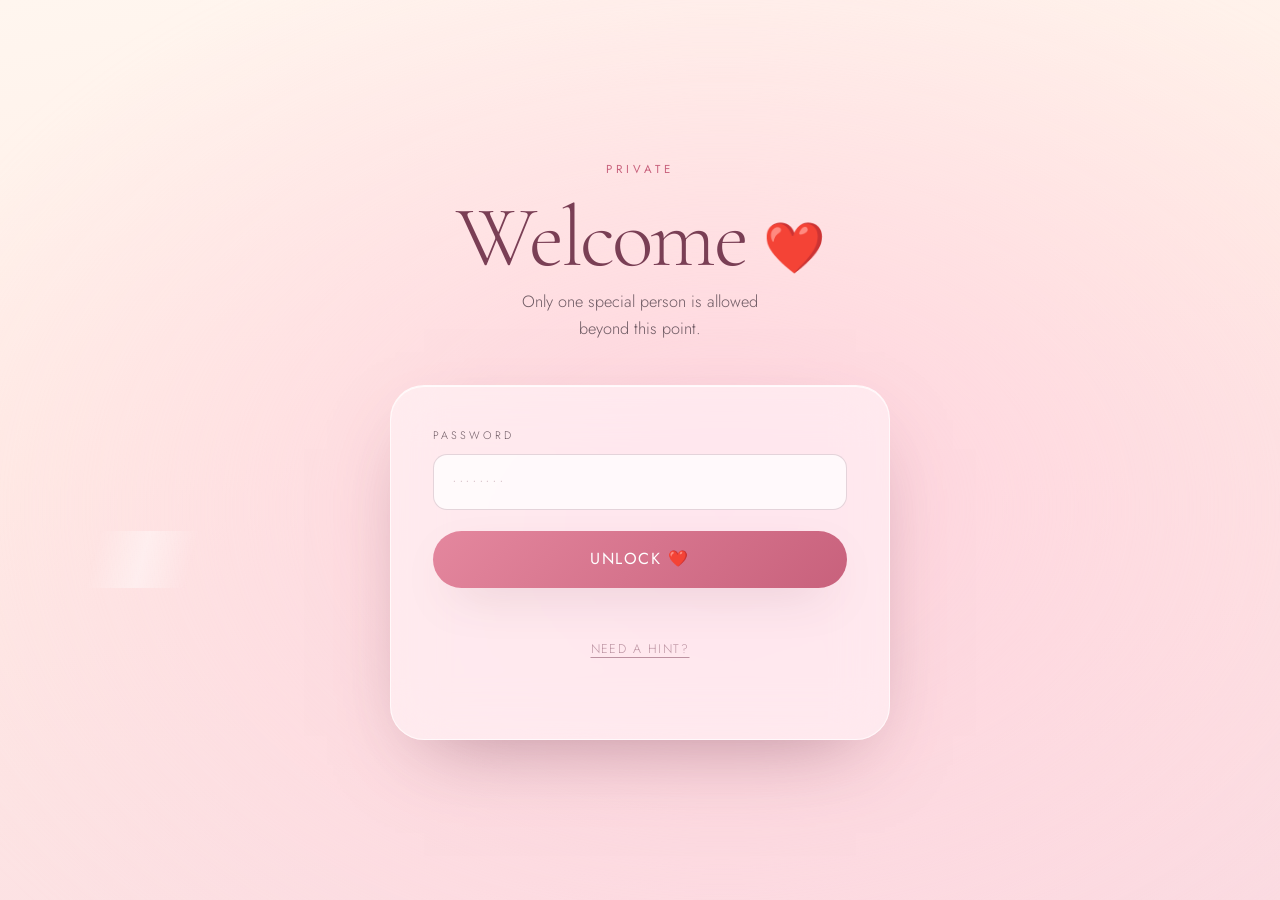
==== commit 47db87aa: "updated version and added some photos and music" ====
--- a/preview-single-file.html
+++ b/preview-single-file.html
@@ -193,6 +193,7 @@
   max-width: 46ch;
 }
 .lede--light { color: rgba(255, 243, 214, .74); }
+.lede--center { margin-left: auto; margin-right: auto; text-align: center; }
 
 /* The ❤️ that quietly beats. Sized down inside headings so the emoji
    never shouts over the serif. */
@@ -482,6 +483,89 @@
 }
 .gate__hint:hover { color: var(--rose-deep); }
 
+.gate__nudge {
+  min-height: 1.2em;
+  margin: .7rem 0 0;
+  font-family: var(--font-hand);
+  font-size: 1.15rem;
+  line-height: 1.3;
+  color: var(--rose-deep);
+  opacity: 0;
+  transform: translateY(-4px);
+  transition: opacity .5s var(--ease-out), transform .5s var(--ease-out);
+}
+.gate__nudge.is-on { opacity: .95; transform: none; }
+
+
+/* --------------------------------------------------------------------------
+   THE GOLDFISH
+   Swims across the lock screen on a loop. Every wrong password speeds her up
+   and brings her closer, so she starts to feel like she's trying to help.
+   -------------------------------------------------------------------------- */
+.fishbowl {
+  position: absolute; inset: 0;
+  z-index: 2;
+  overflow: hidden;
+  pointer-events: none;
+}
+.fish {
+  position: absolute;
+  top: var(--lane, 84%);   /* below the card, clear of the title */
+  left: 0;
+  width: clamp(74px, 11vw, 132px);
+  opacity: 0;
+  will-change: transform;
+  animation: swim var(--swim, 24s) linear var(--fish-delay, -3s) infinite;
+}
+.fish img {
+  width: 100%; height: auto;
+  filter: drop-shadow(0 8px 18px rgba(201, 96, 31, .28));
+  animation: waggle 1.7s ease-in-out infinite;
+  transform-origin: 20% 50%;
+}
+/* Swims left to right, then loops back facing the other way */
+@keyframes swim {
+  0%   { transform: translateX(-30vw) scaleX(1) rotate(-3deg); opacity: 0; }
+  8%   { opacity: .95; }
+  44%  { transform: translateX(105vw) scaleX(1) rotate(3deg); opacity: .95; }
+  46%  { transform: translateX(105vw) scaleX(-1) rotate(-3deg); opacity: 0; }
+  54%  { transform: translateX(105vw) scaleX(-1); opacity: .95; }
+  92%  { transform: translateX(-30vw) scaleX(-1) rotate(3deg); opacity: .95; }
+  100% { transform: translateX(-30vw) scaleX(-1); opacity: 0; }
+}
+/* the body flexes as she swims */
+@keyframes waggle {
+  0%, 100% { transform: rotate(-2.5deg) translateY(0); }
+  50%      { transform: rotate(2.5deg) translateY(-4px); }
+}
+
+/* Each wrong guess: faster, larger, and she stops pretending she isn't helping */
+.gate.is-fish-1 .fish { --swim: 18s; --lane: 78%; }
+.gate.is-fish-2 .fish { --swim: 13s; --lane: 8%;  }   /* up top, harder to miss */
+.gate.is-fish-3 .fish {
+  --swim: 9s; --lane: 88%;
+  width: clamp(100px, 15vw, 176px);                    /* right up to the glass */
+}
+
+.bubble {
+  position: absolute;
+  bottom: -6%;
+  left: var(--bx, 50%);
+  width: var(--bs, 8px); height: var(--bs, 8px);
+  border-radius: 50%;
+  background: radial-gradient(circle at 32% 30%,
+              rgba(255, 255, 255, .95), rgba(255, 240, 220, .35) 60%, transparent 72%);
+  border: 1px solid rgba(255, 255, 255, .55);
+  opacity: 0;
+  animation: bubbleUp var(--bd, 6s) ease-in var(--bdelay, 0s) infinite;
+}
+@keyframes bubbleUp {
+  0%   { transform: translateY(0) scale(.6); opacity: 0; }
+  15%  { opacity: .7; }
+  85%  { opacity: .5; }
+  100% { transform: translateY(-72vh) translateX(var(--bdrift, 20px)) scale(1); opacity: 0; }
+}
+
 
 /* ==========================================================================
    07  ACT II — HELLO
@@ -644,7 +728,7 @@
   position: relative;
   width: min(980px, 92vw);
   margin: 2.5rem auto 2.2rem;
-  aspect-ratio: 16 / 10;
+  aspect-ratio: 16 / 9;
 }
 .constellation {
   position: absolute; inset: 0;
@@ -715,6 +799,21 @@
 }
 .star--found::after { animation: none; opacity: 0; }
 
+/* The chapter number sits beside every star so the order is never a guess */
+.star__num {
+  position: absolute;
+  left: 50%; top: -4px;
+  transform: translate(-50%, -100%);
+  font-family: var(--font-display);
+  font-size: 1.05rem;
+  line-height: 1;
+  color: rgba(255, 243, 214, .5);
+  transition: color .5s, transform .5s var(--ease-back);
+  pointer-events: none;
+}
+.star:hover .star__num { color: var(--star); transform: translate(-50%, -110%); }
+.star--found .star__num { color: var(--gold-lt); }
+
 .star__label {
   position: absolute;
   left: 50%; top: 130%;
@@ -729,8 +828,38 @@
   transition: opacity .4s, transform .4s var(--ease-out);
 }
 .star:hover .star__label,
-.star:focus-visible .star__label { opacity: 1; transform: translate(-50%, 0); }
-.star--found .star__label { opacity: .55; transform: translate(-50%, 0); }
+.star:focus-visible /* The chapter number sits beside every star so the order is never a guess */
+.star__num {
+  position: absolute;
+  left: 50%; top: -4px;
+  transform: translate(-50%, -100%);
+  font-family: var(--font-display);
+  font-size: 1.05rem;
+  line-height: 1;
+  color: rgba(255, 243, 214, .5);
+  transition: color .5s, transform .5s var(--ease-back);
+  pointer-events: none;
+}
+.star:hover .star__num { color: var(--star); transform: translate(-50%, -110%); }
+.star--found .star__num { color: var(--gold-lt); }
+
+.star__label { opacity: 1; transform: translate(-50%, 0); }
+.star--found /* The chapter number sits beside every star so the order is never a guess */
+.star__num {
+  position: absolute;
+  left: 50%; top: -4px;
+  transform: translate(-50%, -100%);
+  font-family: var(--font-display);
+  font-size: 1.05rem;
+  line-height: 1;
+  color: rgba(255, 243, 214, .5);
+  transition: color .5s, transform .5s var(--ease-back);
+  pointer-events: none;
+}
+.star:hover .star__num { color: var(--star); transform: translate(-50%, -110%); }
+.star--found .star__num { color: var(--gold-lt); }
+
+.star__label { opacity: .55; transform: translate(-50%, 0); }
 
 .sky__progress {
   font-size: .72rem;
@@ -759,6 +888,7 @@
    ========================================================================== */
 .story {
   position: relative;
+  overflow: hidden;              /* butterflies drift; they shouldn't widen the page */
   padding: clamp(5rem, 10vh, 8rem) 0 clamp(6rem, 12vh, 9rem);
   text-align: center;
   /* sunrise: night at the very top, then warm paper for the rest */
@@ -767,89 +897,97 @@
       #FDE4D6 20%, var(--cream) 28%, var(--cream) 100%);
 }
 
-.timeline {
+/* The heading sits on the dark end of the sunrise gradient, so it takes light
+   type — same trick as the dusk section. */
+.story .eyebrow { color: #FFE2D2; text-shadow: 0 1px 12px rgba(46, 31, 58, .45); }
+.story .h2      { color: #FFF6EE; text-shadow: 0 2px 22px rgba(46, 31, 58, .40); }
+/* the lede lands right where the gradient turns, so it gets the most help */
+.story .lede    { color: #FFF6EE; text-shadow: 0 1px 14px rgba(46, 31, 58, .55); }
+.story .song-pill {
+  background: rgba(255, 255, 255, .86);
+  border-color: rgba(255, 255, 255, .5);
+}
+
+/* A magazine-ish grid: the sizes repeat every seven photographs, so you can
+   add or remove pictures in script.js and the rhythm still works. */
+.gallery {
+  display: grid;
+  grid-template-columns: repeat(6, 1fr);
+  gap: clamp(.6rem, 1.6vw, 1.15rem);
+  margin-top: clamp(2.5rem, 6vh, 4rem);
+}
+.gal {
   position: relative;
-  width: min(1000px, 90vw);
-  margin: 3.5rem auto 0;
-  text-align: left;
-}
-/* the thread running down the middle */
-.timeline::before {
-  content: "";
-  position: absolute;
-  left: 50%; top: 0; bottom: 0;
-  width: 1px;
-  margin-left: -.5px;
-  background: linear-gradient(180deg, transparent, rgba(228, 135, 158, .45) 12%,
-              rgba(228, 135, 158, .45) 88%, transparent);
-}
-
-.tl-item {
-  position: relative;
-  width: calc(50% - 3.2rem);
-  margin-bottom: clamp(2.5rem, 6vh, 4.5rem);
-}
-/* Sides are set by JS (tl-item--left / --right) rather than :nth-child,
-   because cat memes are interleaved between the cards. */
-.tl-item--left  { margin-right: auto; }
-.tl-item--right { margin-left: auto; }
-
-/* the dot on the thread */
-.tl-item::before {
-  content: "";
-  position: absolute;
-  top: 2.4rem;
-  width: 11px; height: 11px;
-  border-radius: 50%;
-  background: var(--rose);
-  box-shadow: 0 0 0 5px var(--cream), 0 0 0 6px rgba(228, 135, 158, .35);
-}
-.tl-item--left::before  { right: -3.7rem; }
-.tl-item--right::before { left:  -3.7rem; }
-
-.tl-card {
+  overflow: hidden;
   border-radius: var(--r-lg);
-  overflow: hidden;
-  background: var(--paper);
+  background: var(--blush);
   box-shadow: var(--shadow-soft);
-  transition: transform .6s var(--ease-out), box-shadow .6s var(--ease-out);
-}
-.tl-card:hover { transform: translateY(-6px); box-shadow: var(--shadow-lift); }
-
-.tl-card__photo {
-  position: relative;
-  aspect-ratio: 4 / 5;
-  overflow: hidden;
-  background: var(--blush);
-}
-.tl-card__photo img {
+  transition: transform .8s var(--ease-out), box-shadow .8s var(--ease-out);
+}
+.gal:hover { transform: translateY(-5px); box-shadow: var(--shadow-lift); }
+.gal img {
   width: 100%; height: 100%;
   object-fit: cover;
-  transition: transform 1.2s var(--ease-out);
-}
-.tl-card:hover .tl-card__photo img { transform: scale(1.05); }
-
-.tl-card__body { padding: 1.4rem 1.5rem 1.7rem; }
-.tl-card__date {
-  font-size: .62rem;
-  letter-spacing: .28em;
+  transition: transform 1.6s var(--ease-out);
+}
+.gal:hover img { transform: scale(1.045); }
+
+/* Shown only when a photo fails to load — names the file it couldn't find */
+.gal--missing {
+  display: grid;
+  place-items: center;
+  background: repeating-linear-gradient(45deg, #F7E2E6 0 12px, #F1D5DB 12px 24px);
+}
+.gal--missing::after {
+  content: "missing: " attr(data-missing);
+  padding: .5em 1em;
+  border-radius: var(--r-pill);
+  background: rgba(255, 255, 255, .9);
+  font-size: .72rem;
+  letter-spacing: .1em;
   text-transform: uppercase;
   color: var(--rose-deep);
-  margin: 0 0 .5rem;
-}
-.tl-card__title {
-  font-family: var(--font-display);
-  font-weight: 400;
-  font-size: 1.45rem;
-  line-height: 1.2;
+}
+
+/* The repeating size pattern. Phone photos are nearly always portrait, so the
+   cells are 3:4 — a landscape cell would crop the top of everyone's head.
+   Two per row, which also pairs neatly with a cat every second photo. */
+.gp1, .gp2, .gp3, .gp4, .gp5, .gp6 {
+  grid-column: span 3;
+  aspect-ratio: 3 / 4;
+}
+/* every seventh one goes full width as a breather */
+.gp7 { grid-column: span 6; aspect-ratio: 16 / 9; }
+
+/* cats break the grid across its full width, but stay small about it */
+.gallery .cat-meme {
+  grid-column: 1 / -1;
+  width: min(180px, 46vw);
+  margin: clamp(.4rem, 2vh, 1.4rem) auto;
+}
+
+/* The little "play the song" pill, only shown if autoplay is refused */
+.song-pill {
+  display: inline-flex;
+  align-items: center;
+  gap: .6em;
+  margin: -1rem 0 0;
+  padding: .55em 1.3em;
+  background: rgba(255, 255, 255, .72);
+  border: 1px solid rgba(122, 63, 85, .18);
+  border-radius: var(--r-pill);
+  font-size: .74rem;
+  letter-spacing: .18em;
+  text-transform: uppercase;
   color: var(--wine);
-  margin: 0 0 .5rem;
-}
-.tl-card__text {
-  font-size: .94rem;
-  color: var(--ink-soft);
-  margin: 0;
-}
+  cursor: pointer;
+  backdrop-filter: blur(14px);
+  -webkit-backdrop-filter: blur(14px);
+  box-shadow: 0 12px 30px -20px rgba(122, 63, 85, .6);
+  transition: transform .4s var(--ease-back), background-color .4s;
+}
+.song-pill:hover { transform: translateY(-2px); background: rgba(255, 255, 255, .92); }
+.song-pill__note { font-size: 1.1em; color: var(--rose-deep); }
 
 /* Butterflies and sparkles drifting through the story */
 .butterfly {
@@ -1228,6 +1366,80 @@
 }
 .future__text  { font-size: .88rem; color: var(--ink-soft); margin: 0; }
 
+/* --------------------------------------------------------------------------
+   THE FINALE — the last thing on the page
+   -------------------------------------------------------------------------- */
+.finale {
+  position: relative;
+  overflow: hidden;              /* keeps the glow from widening the page */
+  margin-top: clamp(5rem, 12vh, 9rem);
+  padding: clamp(4rem, 11vh, 8rem) 5vw clamp(5rem, 13vh, 9rem);
+  text-align: center;
+}
+.finale__glow {
+  position: absolute; inset: -10% -20%;
+  background:
+    radial-gradient(46% 54% at 50% 48%, rgba(255, 214, 150, .62), transparent 70%),
+    radial-gradient(38% 44% at 32% 60%, rgba(255, 176, 200, .48), transparent 72%),
+    radial-gradient(36% 42% at 70% 40%, rgba(255, 232, 190, .5), transparent 72%);
+  background-size: 180% 180%;
+  opacity: 0;
+  transition: opacity 2.4s var(--ease-soft);
+  pointer-events: none;
+}
+.finale.is-on .finale__glow {
+  opacity: 1;
+  animation: auraDrift 18s ease-in-out infinite alternate;
+}
+
+.finale__line { position: relative; margin: 0; overflow: hidden; padding: .06em 0; }
+.finale__line span {
+  display: inline-block;
+  font-family: var(--font-display);
+  font-weight: 300;
+  font-style: italic;
+  font-size: clamp(2.9rem, 1.4rem + 7.6vw, 7rem);
+  line-height: 1.04;
+  letter-spacing: -.025em;
+  /* molten gold, wiped left to right once it lands */
+  background: linear-gradient(100deg, #B8547A 0%, #C9973F 26%, #F8ECC0 44%,
+                              #E3BC69 60%, #C8617C 100%);
+  background-size: 280% 100%;
+  -webkit-background-clip: text;
+  background-clip: text;
+  color: transparent;
+  opacity: 0;
+  transform: translateY(118%) rotate(2.5deg);
+  filter: blur(12px);
+  transition: opacity 1.3s var(--ease-out), transform 1.5s var(--ease-out),
+              filter 1.5s var(--ease-out);
+}
+.finale.is-on .finale__line span {
+  opacity: 1;
+  transform: none;
+  filter: none;
+  animation: sheen 9s linear 1.8s infinite;
+}
+.finale.is-on .finale__line--b span {
+  transition-delay: .46s;
+  animation-delay: 2.6s;
+}
+@keyframes sheen {
+  0%   { background-position: 0% 50%; }
+  100% { background-position: 280% 50%; }
+}
+
+.finale__sign {
+  margin: clamp(2rem, 5vh, 3.4rem) 0 0;
+  font-family: var(--font-hand);
+  font-size: 1.35rem;
+  color: var(--rose-deep);
+  opacity: 0;
+  transform: translateY(12px);
+  transition: opacity 1.4s var(--ease-out) 1.1s, transform 1.4s var(--ease-out) 1.1s;
+}
+.finale.is-on .finale__sign { opacity: .82; transform: none; }
+
 .signoff {
   margin: clamp(4rem, 9vh, 7rem) 0 0;
   font-family: var(--font-hand);
@@ -1330,12 +1542,26 @@
   backdrop-filter: blur(18px);
   -webkit-backdrop-filter: blur(18px);
   box-shadow: 0 12px 32px -18px rgba(122, 63, 85, .6);
-  font-size: .74rem;
-  letter-spacing: .14em;
-  text-transform: uppercase;
+  max-width: min(300px, 70vw);
+  font-family: var(--font-hand);
+  font-size: 1.05rem;
+  line-height: 1.25;
   color: var(--wine);
 }
-.hud__icon { width: 16px; height: 16px; }
+/* Nothing competes with the question — the HUD steps aside there */
+.hud.is-away {
+  opacity: 0;
+  transform: translateY(120%);
+  pointer-events: none;
+}
+.hud {
+  transition: opacity .6s var(--ease-soft), transform .6s var(--ease-out);
+}
+.hud--complete {
+  border-color: rgba(201, 151, 63, .6);
+  background: rgba(255, 250, 236, .82);
+}
+.hud__icon { width: 16px; height: 16px; flex: 0 0 auto; }
 .hud.is-bump { animation: bump .6s var(--ease-back); }
 @keyframes bump { 0%, 100% { transform: scale(1); } 40% { transform: scale(1.14); } }
 
@@ -1456,34 +1682,26 @@
    17  RESPONSIVE
    ========================================================================== */
 @media (max-width: 860px) {
-  .timeline::before { left: 14px; margin-left: 0; }
-  .tl-item,
-  .tl-item--left,
-  .tl-item--right {
-    width: 100%;
-    margin-left: 0;
-    margin-right: 0;
-    padding-left: 46px;
-  }
-  .tl-item--left::before,
-  .tl-item--right::before { left: 9px; right: auto; }
-
-  .tl-card { display: grid; grid-template-columns: 108px 1fr; align-items: stretch; }
-  .tl-card__photo { aspect-ratio: auto; height: 100%; }
-  .tl-card__body { padding: 1.1rem 1.1rem 1.2rem; }
-  .tl-card__title { font-size: 1.2rem; }
+  /* Two columns on a phone, with the same repeating rhythm */
+  .gallery { grid-template-columns: repeat(2, 1fr); }
+  .gp1, .gp4, .gp7 { grid-column: span 2; }
+  .gp2, .gp3, .gp5, .gp6 { grid-column: span 1; }
+  .gp7 { aspect-ratio: 16 / 10; }
 
   .cat-meme--inline { margin-bottom: clamp(2rem, 5vh, 3rem); }
-  .sky__field { aspect-ratio: 3 / 4; }
+  .sky__field { aspect-ratio: 3 / 4.2; }
   .envelope { width: 38px; height: 28px; }
   .envelope::before { border-top-width: 14px; border-left-width: 19px; border-right-width: 19px; }
+  .star { width: 52px; height: 52px; margin: -26px 0 0 -26px; }
+  .star__num { font-size: .95rem; }
+  .star__label { font-size: .8rem; }
 }
 
 @media (max-width: 520px) {
   .counter__unit { min-width: 68px; padding: .8rem .4rem .7rem; }
   .proposal__actions { flex-direction: column; gap: .8rem; }
   .btn { width: 100%; }
-  .hud { left: .8rem; bottom: .8rem; font-size: .66rem; padding: .5em .9em; }
+  .hud { left: .8rem; bottom: .8rem; font-size: .88rem; padding: .4em .8em; max-width: 62vw; }
   .music-toggle { right: .8rem; bottom: .8rem; width: 42px; height: 42px; }
   .cat-toast { width: min(150px, 42vw); right: .8rem; }
   .cat-toast__text { font-size: 1rem; }
@@ -1549,7 +1767,15 @@
       <!-- Wrong-password message and hint live here -->
       <p class="gate__msg" id="gateMsg" role="status" aria-live="polite"></p>
       <button class="gate__hint" id="hintBtn" type="button">Need a hint?</button>
+      <p class="gate__nudge" id="gateNudge" aria-live="polite"></p>
     </form>
+  </div>
+  <!-- She swims past every so often. Gets more insistent with wrong guesses. -->
+  <div class="fishbowl" id="fishbowl" aria-hidden="true">
+    <div class="fish" id="fish">
+      <img src="[data-uri]" alt="" width="240" height="150" />
+    </div>
+    <div class="bubbles" id="bubbles"></div>
   </div>
   <div class="gate__glow" aria-hidden="true"></div>
 </section>
@@ -1596,8 +1822,8 @@
   <section id="sky" class="sky" aria-label="Memory sky">
     <div class="wrap wrap--narrow">
       <p class="eyebrow eyebrow--light reveal">Look up</p>
-      <h2 class="h2 h2--light reveal">Every star here is a night I remember</h2>
-      <p class="lede lede--light reveal">Tap one. They light up as you go, and they're all connected.</p>
+      <h2 class="h2 h2--light reveal">Every star here is a chapter I remember</h2>
+      <p class="lede lede--light reveal">They're numbered. Start at one and work your way along — the line draws itself as you go.</p>
     </div>
 
     <div class="sky__field" id="skyField">
@@ -1607,7 +1833,7 @@
     </div>
 
     <p class="sky__progress reveal" id="skyProgress" role="status" aria-live="polite"></p>
-    <p class="sky__complete" id="skyComplete" hidden>Every single one of them is why I'm about to ask you something.</p>
+    <p class="sky__complete" id="skyComplete" hidden>Seven chapters, and not one of them straight. Every single one is why I'm about to ask you something.</p>
   </section>
 
 
@@ -1616,10 +1842,17 @@
     <div class="wrap wrap--narrow">
       <p class="eyebrow reveal">The long version</p>
       <h2 class="h2 reveal">How we got here</h2>
+      <p class="lede lede--center reveal">No captions for this part. Just look.</p>
+
+      <!-- Only appears if the browser refuses to start the song on its own -->
+      <button class="song-pill" id="songPill" type="button" hidden>
+        <span class="song-pill__note" aria-hidden="true">&#9834;</span>
+        <span id="songPillText">Play the song</span>
+      </button>
     </div>
 
-    <!-- Timeline cards injected by JS from the TIMELINE array in script.js -->
-    <div class="timeline" id="timeline"></div>
+    <!-- Photographs injected by JS from the GALLERY array in script.js -->
+    <div class="gallery wrap" id="gallery"></div>
   </section>
 
 
@@ -1683,7 +1916,13 @@
       <div class="future" id="future"></div>
     </div>
 
-    <p class="signoff">Made by hand, by me, for you.</p>
+    <!-- The last thing she sees. Reveals itself when she scrolls this far. -->
+    <div class="finale" id="finale">
+      <div class="finale__glow" aria-hidden="true"></div>
+      <p class="finale__line"><span>Tu khush,</span></p>
+      <p class="finale__line finale__line--b"><span>Mai khush</span></p>
+      <p class="finale__sign">made by hand, by me, for you</p>
+    </div>
   </section>
 
 </main>
@@ -1695,9 +1934,9 @@
 
 <!-- Letters-found counter (bottom left, appears once the journey starts) -->
 <div class="hud" id="hud" hidden aria-live="polite">
-  <img class="hud__icon" src="[data-uri]" alt="" width="18" height="18" />
-  <span id="hudText">0 of 5 letters found</span>
-</div>
+  <!-- <img class="hud__icon" src="[data-uri]" alt="" width="18" height="18" />
+  <span id="hudText">0 of 5 letters found</span> -->
+<!-- </div> -->
 
 <!-- Music toggle (appears after the celebration starts) -->
 <button class="music-toggle" id="musicToggle" type="button" hidden aria-pressed="true">
@@ -1745,15 +1984,30 @@
    1. THE PASSWORD
    Keep it something only she would guess. Case doesn't matter.
    -------------------------------------------------------------------------- */
-const SECRET_PASSWORD = "ourcat";
-const PASSWORD_HINT   = "It has four legs, no manners, and sheds on everything.";
+const SECRET_PASSWORD = "goldfish";
+
+/* The hint she gets from the "Need a hint?" button. */
+const PASSWORD_HINT = "You told me once you have the memory of one. I decided it was a compliment.";
+
+/* Wrong guesses, in order. The goldfish gets less subtle each time.
+   After the last one the answer is basically handed over — the door is a
+   greeting, not a test. */
+const WRONG_NUDGES = [
+  "Someone just swam past. She knows.",
+  "She's circling. Look at what she is.",
+  "Think about what I call you when you've forgotten something.",
+  "It's the fish. It was always the fish. Type what she is. 🐠",
+];
 
 /* --------------------------------------------------------------------------
    2. WHEN IT ALL STARTED
    Used by the live counter. Format: year, month-1, day, hour, minute.
-   (Months are zero-based, so 5 = June.)
+   Months are zero-based, so 3 = April.
+
+   >>> CHECK THE YEAR. This is set to 3 April 2026, 3:00 pm. If the year is
+       different, change the 2025 below and nothing else. <<<
    -------------------------------------------------------------------------- */
-const RELATIONSHIP_START = new Date(2021, 5, 14, 19, 30);
+const RELATIONSHIP_START = new Date(2026, 3, 3, 15, 0);
 
 /* --------------------------------------------------------------------------
    3. THE MEMORY SKY
@@ -1761,104 +2015,137 @@
    so 50 / 50 is dead centre. Keep them between about 8 and 92.
    -------------------------------------------------------------------------- */
 const MEMORIES = [
-  { x: 16, y: 30, date: "The beginning",  title: "Our first long conversation",
-    text: "Replace this with what you actually remember about that night — where you were, what time it got to, the thing she said that you still think about." },
-  { x: 33, y: 62, date: "Early days",     title: "The first time you laughed at something I said",
-    text: "Not a polite laugh. The real one, the one that makes no sound for the first two seconds. Write the story here." },
-  { x: 47, y: 22, date: "That trip",      title: "The place we said we'd go back to",
-    text: "Describe the view, the food, the exact moment you decided you wanted this to be permanent." },
-  { x: 57, y: 71, date: "Not our finest", title: "The funniest fight we ever had",
-    text: "Every couple has one that was genuinely about nothing. This is ours. Put it here — she'll know instantly." },
-  { x: 72, y: 40, date: "The big one",    title: "The day we got engaged",
-    text: "Write it exactly as you remember it, not as it should sound. The nervous parts are the good parts." },
-  { x: 85, y: 72, date: "Any Tuesday",    title: "An entirely ordinary evening",
-    text: "The one where nothing happened and it was still somehow the best day of that month. Those are the ones I keep." },
-  { x: 27, y: 86, date: "Recently",       title: "Something from last week",
-    text: "Proof that this isn't nostalgia — it's still happening. Put the most recent small thing you loved here." },
+  { x: 10, y: 74, mx: 20, my: 9,
+    date: "Chapter one", title: "When we met at Chirp",
+    text: "Our first date, and I gave you almost nothing to work with. I sat across from you with my guard all the way up, answering questions instead of actually talking.\n\nYou had every reason to write the whole thing off that evening. I still don't fully understand why you didn't." },
+
+  { x: 23, y: 55, mx: 63, my: 21,
+    date: "Chapter two", title: "Flour Works",
+    text: "Second time round, something finally loosened. I talked properly — not the careful version, the real one — and you met me there.\n\nWe stayed far longer than either of us planned. I walked out of that place thinking: this could actually go somewhere." },
+
+  { x: 37, y: 33, mx: 27, my: 34,
+    date: "Chapter three", title: "When I went to Jammu",
+    text: "Things were good. Maybe too good, too quickly. I was so certain about where this was heading that I stopped checking whether you were ready to arrive at the same place at the same speed.\n\nThat one's on me." },
+
+  { x: 50, y: 67, mx: 70, my: 47,
+    date: "Chapter four", title: "When there was a dip",
+    text: "It caught up with us. Everything had rushed forward so fast that it stopped feeling like a choice and started feeling like a current, and it overwhelmed you.\n\nSecond thoughts. You were right to have them — I just couldn't see it clearly at the time." },
+
+  { x: 64, y: 44, mx: 30, my: 60,
+    date: "Chapter five", title: "When we met again",
+    text: "And I managed to get it wrong all over again. We went to Dagadusheth together, and I remember standing there thinking Bappa clearly wants this to work — why else do we keep ending up in the same place?\n\nIt was just too early for either of us to read it properly." },
+
+  { x: 78, y: 26, mx: 68, my: 73,
+    date: "Chapter six", title: "The second chance",
+    text: "I finally explained my side of it — not defending myself, just telling you honestly where I'd been and what I'd been getting wrong.\n\nAnd you listened. Then you gave me something I hadn't earned yet: another chance. I have thought about that a lot since." },
+
+  { x: 90, y: 13, mx: 26, my: 88,
+    date: "Chapter seven", title: "And here we are",
+    text: "About to get engaged. Not because it's been smooth — you've read the other six chapters.\n\nWe're different people. We'll disagree, we'll get it wrong, we'll have to keep working at it. Nobody gets handed a perfect fit; they get someone who keeps showing up to figure it out. That's what I'm choosing, with my eyes fully open, and I'm choosing you.\n\nYou're safe with me. Always." },
 ];
 
 /* --------------------------------------------------------------------------
-   4. THE STORY TIMELINE
-   Drop your own pictures into the assets folder and point `photo` at them.
-   Any file type works: "assets/us-in-goa.jpg", "[data-uri]", etc.
+   4. THE PHOTOGRAPHS
+   No captions here — just pictures, with a song underneath.
+   Drop your images into the assets folder and list them below. Six or seven
+   works best; the grid repeats its sizes every seven, so any number is fine.
+   The order matters, the sizes don't — the layout handles that.
    -------------------------------------------------------------------------- */
-const TIMELINE = [
-  { photo: "[data-uri]", date: "Chapter one",   title: "Before I knew you",
-    text: "Replace this caption. Two lines is plenty — the picture does the talking." },
-  { photo: "[data-uri]", date: "Chapter two",   title: "The first photo of us",
-    text: "The one where we're both slightly out of frame and neither of us is looking at the camera." },
-  { photo: "[data-uri]", date: "Chapter three", title: "Somewhere new",
-    text: "First trip. Terrible planning. Perfect anyway." },
-  { photo: "[data-uri]", date: "Chapter four",  title: "The ordinary stretch",
-    text: "Groceries, traffic, bad TV. Turns out this is the part I like most." },
-  { photo: "[data-uri]", date: "Chapter five",  title: "The day everything got real",
-    text: "You know the one." },
-  { photo: "[data-uri]", date: "Chapter six",   title: "Now",
-    text: "Which brings us, more or less, to this page." },
+const GALLERY = [
+  "[data-uri]",
+  "[data-uri]",
+  "[data-uri]",
+  "[data-uri]",
+  "[data-uri]",
+  "[data-uri]",
 ];
+
+/* If a photo isn't found, these extensions are tried automatically before
+   giving up — so .jpeg vs .jpg vs .JPG can't break the page. You can even
+   leave the extension off entirely: "assets/photo1" works fine. */
+const PHOTO_EXTENSIONS = ["jpeg", "jpg", "png", "webp", "JPEG", "JPG", "PNG"];
+
+/* The song for the photographs. It starts when she reaches them and fades
+   out when she reaches the quiz. Replace assets/gallery.mp3 with your track. */
+const GALLERY_MUSIC_SRC = "assets/gallery.mp3";
+const GALLERY_MUSIC_VOLUME = 0.55;
 
 /* --------------------------------------------------------------------------
    5. THE HIDDEN LETTERS
    Five envelopes are scattered across the page. Write five short notes.
    Short and true beats long and impressive. Use \n\n for a paragraph break.
    -------------------------------------------------------------------------- */
-const LETTERS = [
-  { where: "#dusk",     x: "8%",  y: "30%", title: "For when you're tired",
-    text: "Replace this with something you'd actually say to her at the end of a long day.\n\nIt doesn't need to be clever. It needs to sound like you." },
-  { where: "#sky",      x: "91%", y: "24%", title: "Something I've never said out loud",
-    text: "There's usually one. Write it here, where it's quiet." },
-  { where: "#story",    x: "6%",  y: "46%", title: "The thing I noticed first",
-    text: "Not the obvious thing. The small one you never mentioned because it sounded strange." },
-  { where: "#quiz",     x: "92%", y: "62%", title: "An apology, still owed",
-    text: "Pick the small one you never properly said sorry for. She'll laugh. Probably." },
-  { where: "#proposal", x: "9%",  y: "76%", title: "Read this one last",
-    text: "Whatever you'd want her to be holding in her head right before she answers the question below." },
-];
+// const LETTERS = [
+//   { where: "#dusk",     x: "8%",  y: "30%", title: "For the days you're running on empty",
+//     text: "You don't have to be impressive on those days. You don't have to be anything.\n\nCome home, say nothing, let me handle dinner and the talking. I'd rather have you tired and honest than bright and performing. That's not a favour — it's the arrangement I actually want." },
+
+//   { where: "#sky",      x: "91%", y: "24%", title: "Something I've never said out loud",
+//     text: "I was more frightened than I ever let on. Not of you — of being read properly, and of what you'd do once you'd seen the whole thing.\n\nYou saw it. You stayed. I've never quite got over that, and I hope I don't." },
+
+//   { where: "#story",    x: "6%",  y: "46%", title: "The thing I noticed first",
+//     text: "Not your face, though obviously. It was how carefully you listen — you go quiet in a way most people don't, like whatever's being said actually matters.\n\nI noticed it before I could have told you why it mattered. I know now." },
+
+//   { where: "#quiz",     x: "92%", y: "62%", title: "An apology, still owed",
+//     text: "For the speed. I decided how fast this should go and then treated your hesitation like a problem to solve instead of information I should have listened to.\n\nYou weren't being difficult. You were being careful, and you were right to be." },
+
+//   { where: "#proposal", x: "9%",  y: "76%", title: "Read this one last",
+//     text: "Whatever you decide below, nothing about how I see you changes. I'm not asking you to be sure of everything — only to be sure of this bit.\n\nI'll be the one who remembers the appointments, the names, the where-did-I-put-it. You be the one who makes the days worth remembering. We've been doing this trade for a while now and I think it's working.\n\nTake your time. I'm not going anywhere." },
+// ];
+
+const LETTERS = [];
 
 /* --------------------------------------------------------------------------
    6. THE QUIZ
    `answer` is the index of the correct option, counting from 0.
    -------------------------------------------------------------------------- */
 const QUIZ = [
-  { q: "Who confessed first?",
-    options: ["You did", "I did", "Neither — it was mutual and dignified"],
+  { q: "What do you think love actually is, underneath all of it?",
+    options: ["A feeling you fall into", "Choosing the same person again on the hard days", "Two people who never disagree"],
     answer: 1,
-    right: "Correct. And I'd do it again, just as badly.",
-    wrong: "Revisionist history. It was me, and I was a mess about it." },
-
-  { q: "What's my favourite snack?",
-    options: ["Whatever's on your plate", "Something spicy", "Anything after midnight"],
-    answer: 0,
-    right: "Obviously. It has always tasted better on your plate.",
-    wrong: "Close, but no. It's whatever's on your plate." },
-
-  { q: "Which song reminds me of you?",
-    options: ["The one from the car", "The one you hum badly", "The one we danced to"],
+    right: "That's the one. The falling is the easy part — it's the choosing that counts.",
+    wrong: "I'd say it's the choosing. Anyone can fall; staying is the actual thing." },
+
+  { q: "What does it mean when I say I'm fine?",
+  options: ["I'm fine", "I need ten more minutes", "Ask me once more, differently"],
+  answer: 2,
+  right: "You've always known. You ask again anyway, which is the part that matters.",
+  wrong: "Ask me once more. You already do this — I'm just putting it on record." },
+
+  { q: "What makes two people last?",
+    options: ["Being perfectly matched", "Never needing to apologise", "Being willing to repair it"],
+    answer: 2,
+    right: "Exactly right. Not never breaking — always mending.",
+    wrong: "It's the repairing, I think. Nobody's matched perfectly; some people just keep fixing it." },
+
+  { q: "What am I most afraid of?",
+    options: ["Losing you all at once", "Us slowly going quiet with each other", "Not being enough"],
     answer: 1,
-    right: "That one. Wrong lyrics and all.",
-    wrong: "Good guess, but it's the one you hum badly." },
-
-  { q: "What was the first film we watched together?",
-    options: ["You fell asleep, so — unclear", "The one you picked", "The one I picked"],
-    answer: 0,
-    right: "Exactly. Twenty minutes in, gone.",
-    wrong: "Nope. You fell asleep. We'll never truly know." },
+    right: "Yes. Not the loud ending — the quiet one. I'd rather we argue than drift.",
+    wrong: "Those too. But mostly the quiet drifting. That's the one that scares me." },
+
+  { q: "When do you think I knew?",
+    options: ["The first date", "Flour Works", "Somewhere I couldn't point to"],
+    answer: 2,
+    right: "There wasn't one moment. It crept up slowly and then it was simply true.",
+    wrong: "Not quite. There was no single moment — it just gradually became obvious." },
 ];
 
 /* -------------------------------------------